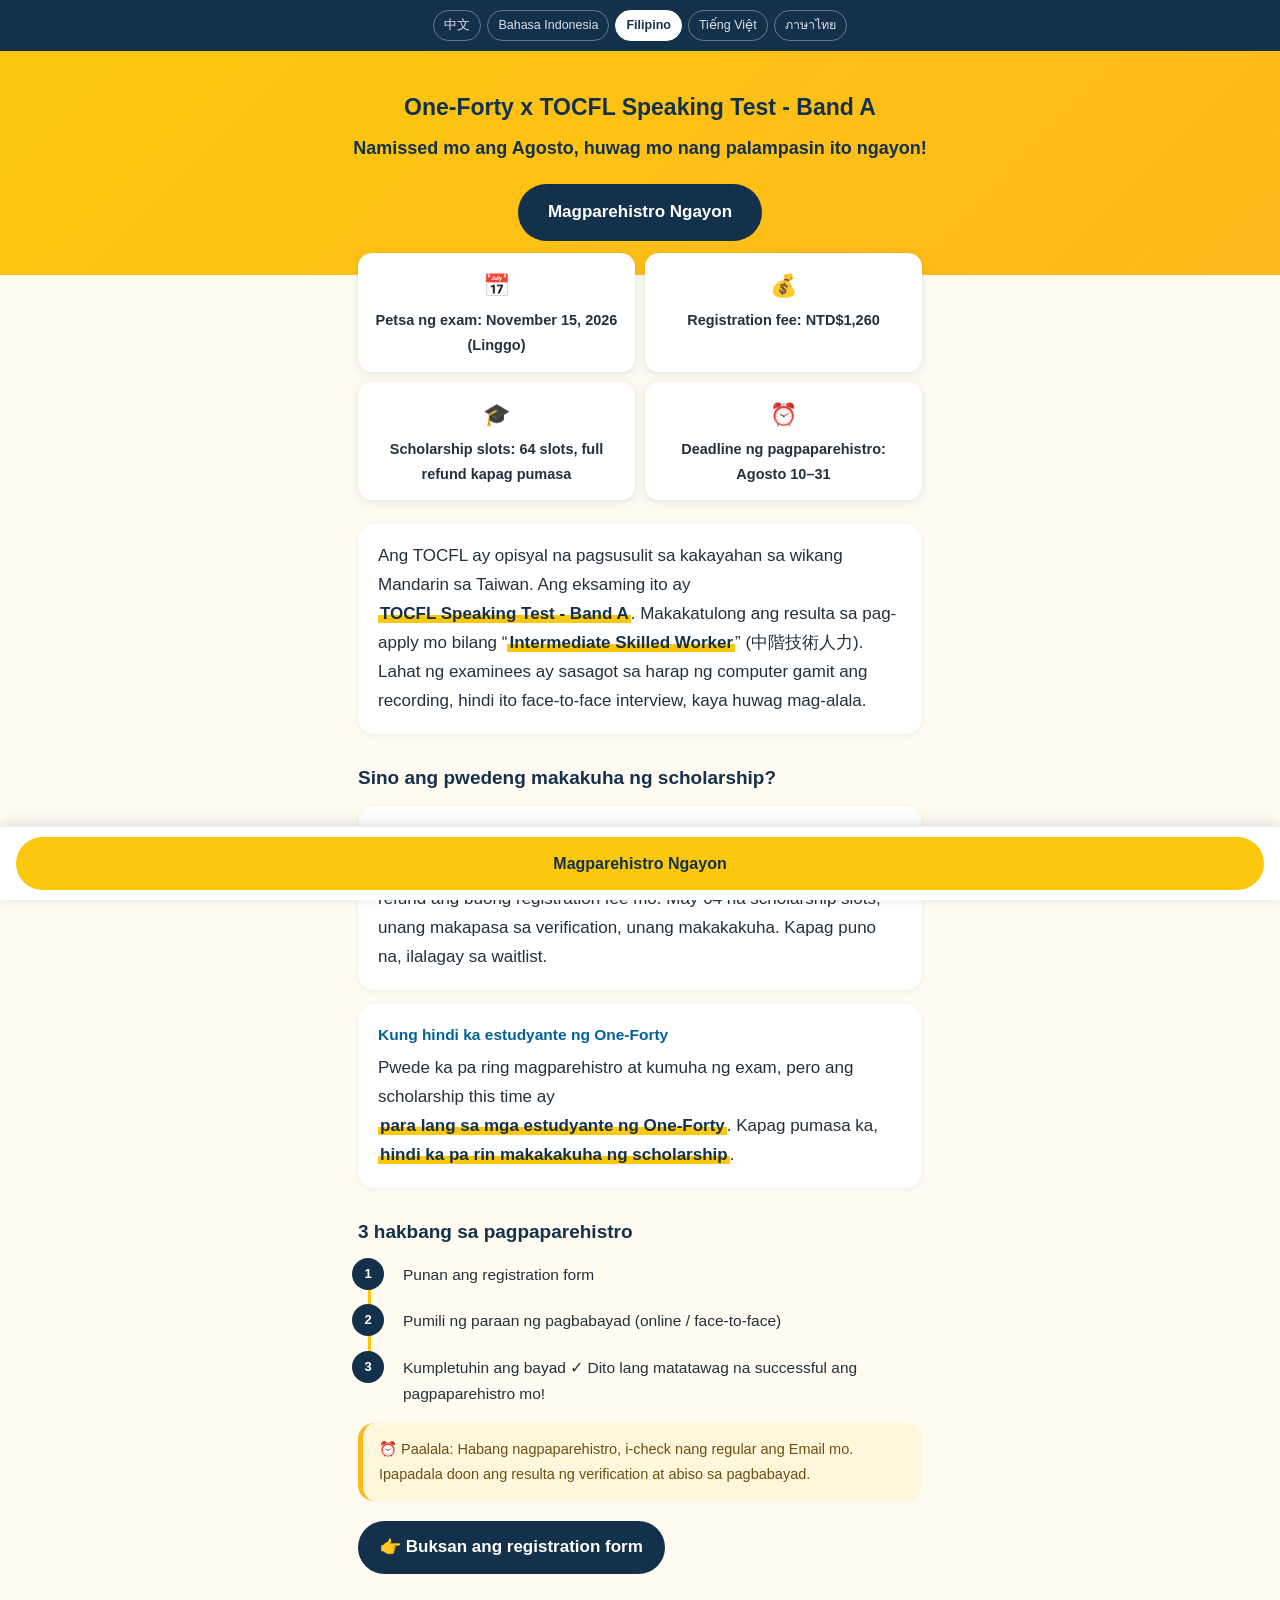
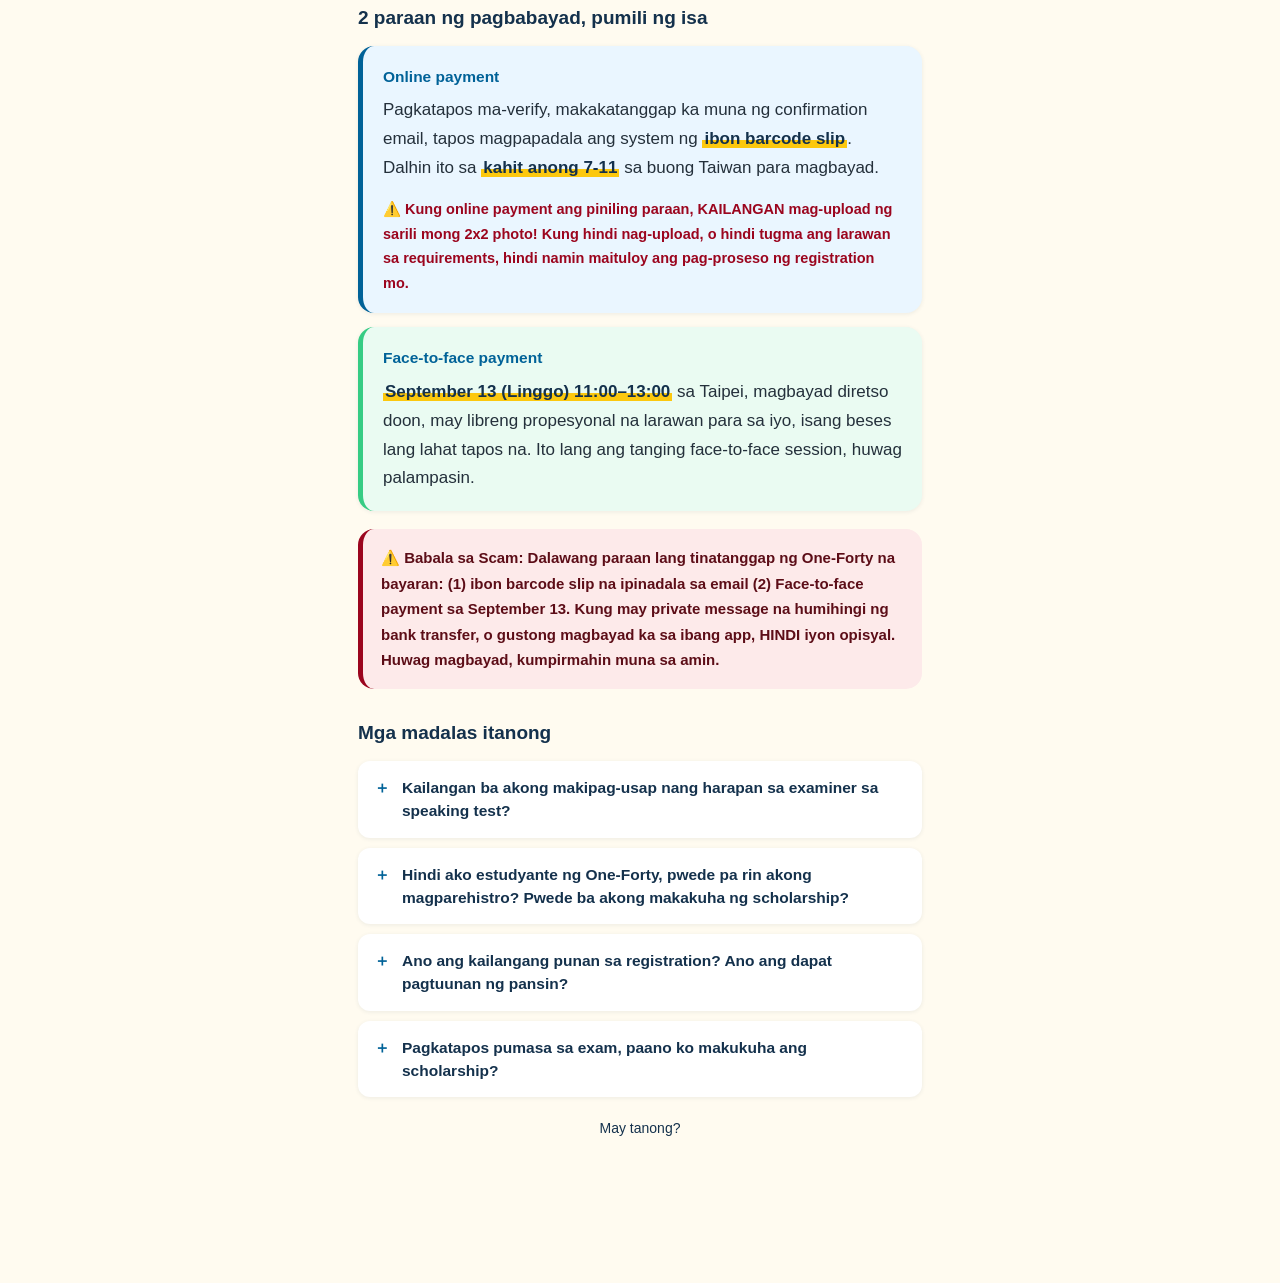
==== index-fil.html @ 92e26902 "Add files via upload" ====
<!DOCTYPE html>
<html lang="fil">
<head>
<meta charset="UTF-8">
<meta name="viewport" content="width=device-width, initial-scale=1">
<title>One-Forty x TOCFL Speaking Test - Band A</title>
<meta property="og:title" content="One-Forty x TOCFL Speaking Test - Band A">
<meta property="og:description" content="Namissed mo ang Agosto, huwag mo nang palampasin ito ngayon!">
<link rel="stylesheet" href="style.css">
</head>
<body>
<div class="lang-row">
    <a href="index-zh.html">中文</a>
    <a href="index-id.html">Bahasa Indonesia</a>
    <a href="index-fil.html" class="active">Filipino</a>
    <a href="index-vi.html">Tiếng Việt</a>
    <a href="index-th.html">ภาษาไทย</a>
</div>

<div class="hero">
  <h1>One-Forty x TOCFL Speaking Test - Band A</h1>
  <p class="tagline">Namissed mo ang Agosto, huwag mo nang palampasin ito ngayon!</p>
  <a class="btn" href="https://forms.gle/hjFZpdzyFmYTk7HM6" target="_blank" rel="noopener">Magparehistro Ngayon</a>
</div>
<main>

<div class="stats">
  <div class="stat"><span class="emoji">📅</span>Petsa ng exam: November 15, 2026 (Linggo)</div>
  <div class="stat"><span class="emoji">💰</span>Registration fee: NTD$1,260</div>
  <div class="stat"><span class="emoji">🎓</span>Scholarship slots: 64 slots, full refund kapag pumasa</div>
  <div class="stat"><span class="emoji">⏰</span>Deadline ng pagpaparehistro: Agosto 10–31</div>
</div>


<div class="card">
<p>Ang TOCFL ay opisyal na pagsusulit sa kakayahan sa wikang Mandarin sa Taiwan. Ang eksaming ito ay <span class="hl">TOCFL Speaking Test - Band A</span>. Makakatulong ang resulta sa pag-apply mo bilang “<span class="hl">Intermediate Skilled Worker</span>” (中階技術人力). Lahat ng examinees ay sasagot sa harap ng computer gamit ang recording, hindi ito face-to-face interview, kaya huwag mag-alala.</p>
</div>



<h2>Sino ang pwedeng makakuha ng scholarship?</h2>
<div class="card">
<h3>Kung ikaw ay kasalukuyan o dating estudyante ng One-Forty</h3>
<p>Kapag pumasa ka sa exam at nagpadala ng litrato + reflection, ire-refund ang buong registration fee mo. May 64 na scholarship slots, unang makapasa sa verification, unang makakakuha. Kapag puno na, ilalagay sa waitlist.</p>
</div>
<div class="card">
<h3>Kung hindi ka estudyante ng One-Forty</h3>
<p>Pwede ka pa ring magparehistro at kumuha ng exam, pero ang scholarship this time ay <span class="hl">para lang sa mga estudyante ng One-Forty</span>. Kapag pumasa ka, <span class="hl">hindi ka pa rin makakakuha ng scholarship</span>.</p>
</div>

<h2>3 hakbang sa pagpaparehistro</h2>
<ol class="timeline">
  <li data-step="1">Punan ang registration form</li>
  <li data-step="2">Pumili ng paraan ng pagbabayad (online / face-to-face)</li>
  <li data-step="3">Kumpletuhin ang bayad ✓ Dito lang matatawag na successful ang pagpaparehistro mo!</li>
</ol>
<div class="callout">⏰ Paalala: Habang nagpaparehistro, i-check nang regular ang Email mo. Ipapadala doon ang resulta ng verification at abiso sa pagbabayad.</div>
<p><a class="btn" href="https://forms.gle/hjFZpdzyFmYTk7HM6" target="_blank" rel="noopener">👉 Buksan ang registration form</a></p>

<h2>2 paraan ng pagbabayad, pumili ng isa</h2>
<div class="card pay-online">
<h3>Online payment</h3>
<p>Pagkatapos ma-verify, makakatanggap ka muna ng confirmation email, tapos magpapadala ang system ng <span class="hl">ibon barcode slip</span>. Dalhin ito sa <span class="hl">kahit anong 7-11</span> sa buong Taiwan para magbayad.</p>
<p class="note">⚠️ Kung online payment ang piniling paraan, KAILANGAN mag-upload ng sarili mong 2x2 photo! Kung hindi nag-upload, o hindi tugma ang larawan sa requirements, hindi namin maituloy ang pag-proseso ng registration mo.</p>
</div>
<div class="card pay-onsite">
<h3>Face-to-face payment</h3>
<p><span class="hl">September 13 (Linggo) 11:00–13:00</span> sa Taipei, magbayad diretso doon, may libreng propesyonal na larawan para sa iyo, isang beses lang lahat tapos na. Ito lang ang tanging face-to-face session, huwag palampasin.</p>
</div>

<div class="warning">⚠️ Babala sa Scam: Dalawang paraan lang tinatanggap ng One-Forty na bayaran: (1) ibon barcode slip na ipinadala sa email (2) Face-to-face payment sa September 13. Kung may private message na humihingi ng bank transfer, o gustong magbayad ka sa ibang app, HINDI iyon opisyal. Huwag magbayad, kumpirmahin muna sa amin.</div>

<h2>Mga madalas itanong</h2>
<details class="faq"><summary>Kailangan ba akong makipag-usap nang harapan sa examiner sa speaking test?</summary><p>Hindi, tulad din ng listening test, lahat ng examinees ay sasagot sa harap ng computer gamit ang recording. Hindi ito interview, kaya huwag mag-alala.</p></details>
<details class="faq"><summary>Hindi ako estudyante ng One-Forty, pwede pa rin akong magparehistro? Pwede ba akong makakuha ng scholarship?</summary><p>Pwede kang magparehistro! Bukas ang exam na ito para sa lahat ng kaibigang migrant workers sa buong Taiwan. Pero ang scholarship ay para lang sa kasalukuyan o dating estudyante ng One-Forty.</p></details>
<details class="faq"><summary>Ano ang kailangang punan sa registration? Ano ang dapat pagtuunan ng pansin?</summary><p>Ang pangalan at petsa ng kapanganakan mo ay dapat KAPAREHONG-KAPAREHO ng nasa passport/ARC mo! Kapag mali ang isinulat, hindi ka makakakuha ng exam.</p></details>
<details class="faq"><summary>Pagkatapos pumasa sa exam, paano ko makukuha ang scholarship?</summary><p>Punan ang scholarship application form (kasama ang litrato at reflection tungkol sa exam). Pagkatapos ma-confirm ang qualification, ilalabas ang pera sa Enero ng susunod na taon.</p></details>

<footer class="site-footer">
<p>May tanong?</p>

</footer>
</main>

<div class="sticky-cta">
  <a href="https://forms.gle/hjFZpdzyFmYTk7HM6" target="_blank" rel="noopener">Magparehistro Ngayon</a>
</div>
</body>
</html>
---- style.css ----
:root {
  --of-inspiring: #FCC80E;
  --of-reflection: #14314C;
  --of-empathy: #9B051E;
  --of-diversity: #006298;
  --of-enthusiasm: #FFB81C;
  --of-flexibility: #36CC84;
  --bg: #FFFBF0;
  --text: #24303B;
  --card-bg: #FFFFFF;
  --radius: 16px;
}
* { box-sizing: border-box; }
html { scroll-behavior: smooth; }
body {
  margin: 0;
  font-family: -apple-system, BlinkMacSystemFont, "Noto Sans TC", "Noto Sans", "PingFang TC", "Microsoft JhengHei", sans-serif;
  background: var(--bg);
  color: var(--text);
  line-height: 1.7;
  font-size: 17px;
  padding-bottom: 78px; /* room for sticky CTA */
}
a { color: var(--of-diversity); }
.lang-row {
  display: flex;
  gap: 6px;
  flex-wrap: wrap;
  justify-content: center;
  padding: 10px 14px;
  background: var(--of-reflection);
}
.lang-row a, .lang-row span {
  font-size: 12.5px;
  padding: 4px 10px;
  border-radius: 999px;
  text-decoration: none;
  border: 1px solid rgba(255,255,255,.35);
  color: rgba(255,255,255,.85);
}
.lang-row .active {
  background: #fff;
  color: var(--of-reflection);
  font-weight: 700;
  border-color: #fff;
}
main { max-width: 600px; margin: 0 auto; padding: 0 18px 30px; }

.hero {
  background: linear-gradient(135deg, var(--of-inspiring), var(--of-enthusiasm));
  color: var(--of-reflection);
  padding: 40px 22px 34px;
  text-align: center;
}
.hero h1 { margin: 0 0 10px; font-size: 23px; line-height: 1.4; }
.hero p.tagline { margin: 0 0 20px; font-size: 18px; font-weight: 700; }
.hero .btn { font-size: 17px; padding: 14px 30px; }

.stats {
  display: grid;
  grid-template-columns: 1fr 1fr;
  gap: 10px;
  margin: -22px 0 24px;
}
.stat {
  background: var(--card-bg);
  border-radius: 14px;
  padding: 14px 12px;
  text-align: center;
  box-shadow: 0 2px 10px rgba(20,49,76,.12);
  font-size: 14.5px;
  font-weight: 600;
}
.stat .emoji { font-size: 22px; display: block; margin-bottom: 4px; }
.stat .old-price { text-decoration: line-through; color: #9aa4ad; font-weight: 500; margin-right: 4px; }

h2 { font-size: 19px; color: var(--of-reflection); margin: 28px 0 12px; }
p { margin: 0 0 14px; }

.card {
  background: var(--card-bg);
  border-radius: var(--radius);
  padding: 18px 20px;
  margin-bottom: 14px;
  box-shadow: 0 1px 4px rgba(20,49,76,.08);
}
.card h3 { margin: 0 0 6px; font-size: 15.5px; color: var(--of-diversity); }
.card p:last-child { margin-bottom: 0; }

.hl {
  background: linear-gradient(180deg, transparent 58%, var(--of-inspiring) 58%);
  font-weight: 700;
  color: var(--of-reflection);
  padding: 0 2px;
  white-space: nowrap;
}

.card.pay-online { background: #EAF6FF; border-left: 5px solid var(--of-diversity); }
.card.pay-onsite { background: #EAFBF2; border-left: 5px solid var(--of-flexibility); }
.card .note {
  margin-top: 10px;
  margin-bottom: 0;
  font-weight: 700;
  color: var(--of-empathy);
  font-size: 14.5px;
}

.callout {
  border-radius: var(--radius);
  padding: 14px 16px;
  margin: 14px 0 20px;
  background: #FFF6DC;
  border-left: 5px solid var(--of-enthusiasm);
  font-size: 14.5px;
  color: #6b5010;
}

.step-link { font-weight: 700; text-decoration: underline; }

.photo-placeholder {
  border: 2px dashed #D3B396;
  border-radius: var(--radius);
  padding: 34px 16px;
  text-align: center;
  color: #8a7a68;
  font-size: 14px;
  margin-bottom: 14px;
  background: #FBF7F1;
}

.hl-grid {
  display: grid;
  grid-template-columns: 1fr 1fr;
  gap: 10px;
  margin-bottom: 14px;
}
.hl-card {
  background: var(--card-bg);
  border-radius: 14px;
  padding: 14px 12px;
  text-align: center;
  box-shadow: 0 1px 4px rgba(20,49,76,.08);
  font-size: 13.5px;
  font-weight: 600;
}
.hl-card p { margin: 0; }
.hl-emoji { font-size: 26px; display: block; margin-bottom: 6px; }
.hl-value {
  display: inline-block;
  margin-top: 8px;
  background: var(--of-inspiring);
  color: var(--of-reflection);
  font-size: 12px;
  font-weight: 800;
  padding: 3px 10px;
  border-radius: 999px;
}
.hl-total {
  background: #fff;
  border: 2px solid var(--of-inspiring);
  border-radius: var(--radius);
  padding: 18px;
  text-align: center;
  margin-bottom: 8px;
}
.hl-total .ht-label { display: block; color: var(--of-reflection); font-size: 14px; font-weight: 600; margin-bottom: 4px; }
.hl-total .ht-number { display: block; color: var(--of-empathy); font-size: 34px; font-weight: 800; line-height: 1.1; }

.impact-grid {
  background: var(--of-reflection);
  border-radius: var(--radius);
  padding: 22px 16px;
  margin-bottom: 8px;
  display: grid;
  grid-template-columns: 1fr 1fr;
  gap: 6px;
}
.impact-item { text-align: center; }
.impact-number {
  display: block;
  color: var(--of-inspiring);
  font-size: 40px;
  font-weight: 800;
  line-height: 1.1;
}
.impact-label {
  display: block;
  color: #fff;
  font-size: 13px;
  font-weight: 600;
  margin-top: 4px;
}

.value-list {
  background: var(--card-bg);
  border-radius: var(--radius);
  padding: 16px 20px;
  margin-bottom: 10px;
  box-shadow: 0 1px 4px rgba(20,49,76,.08);
}
.value-row {
  display: flex;
  justify-content: space-between;
  align-items: center;
  padding: 9px 0;
  border-bottom: 1px dashed #eee;
  font-size: 14.5px;
}
.value-row:last-child { border-bottom: none; }
.value-row .vname { font-weight: 600; }
.value-row .vprice { font-weight: 700; color: var(--of-diversity); white-space: nowrap; margin-left: 10px; }
.value-total {
  background: var(--of-reflection);
  border-radius: var(--radius);
  padding: 22px;
  text-align: center;
  margin-bottom: 8px;
}
.value-total .vt-label { display: block; color: #fff; font-size: 14px; font-weight: 600; margin-bottom: 4px; }
.value-total .vt-number { display: block; color: var(--of-inspiring); font-size: 40px; font-weight: 800; line-height: 1.1; }

.warning .warning-title { margin: 0 0 8px; font-size: 15.5px; }
.warning ul { margin: 0 0 8px; padding-left: 20px; }
.warning ul li { margin-bottom: 4px; font-weight: 700; }
.warning .warning-foot { margin: 0; font-weight: 600; font-size: 14px; }

.journey-scroll {
  display: flex;
  gap: 10px;
  overflow-x: auto;
  padding: 4px 2px 16px;
  margin-bottom: 4px;
  scroll-snap-type: x mandatory;
  -webkit-overflow-scrolling: touch;
}
.journey-item {
  flex: 0 0 auto;
  width: 122px;
  scroll-snap-align: start;
  background: var(--card-bg);
  border-radius: 14px;
  padding: 14px 10px;
  box-shadow: 0 1px 4px rgba(20,49,76,.08);
  text-align: center;
  border-top: 4px solid var(--of-inspiring);
}
.journey-item .je { font-size: 24px; display: block; margin-bottom: 6px; }
.journey-item .jd { font-size: 12px; font-weight: 700; color: var(--of-diversity); margin-bottom: 4px; display: block; }
.journey-item .jt { font-size: 13px; font-weight: 700; color: var(--of-reflection); line-height: 1.4; display: block; }

.scroll-hint {
  font-size: 13px;
  color: var(--of-diversity);
  font-weight: 700;
  margin: -4px 0 8px;
}

.contact-row {
  display: flex;
  justify-content: center;
  margin-top: 12px;
}
.social-row {
  display: flex;
  gap: 10px;
  justify-content: center;
  align-items: center;
  margin-top: 10px;
  flex-wrap: nowrap;
}
.contact-btn {
  display: inline-flex;
  align-items: center;
  gap: 6px;
  background: var(--of-reflection);
  color: #fff !important;
  text-decoration: none;
  padding: 10px 18px;
  border-radius: 999px;
  font-weight: 700;
  font-size: 14px;
}
.social-icon {
  display: flex;
  align-items: center;
  justify-content: center;
  width: 46px;
  height: 46px;
  border-radius: 50%;
  text-decoration: none;
}
.social-icon svg { width: 22px; height: 22px; }

.warning {
  border-radius: var(--radius);
  padding: 16px 18px;
  margin: 18px 0;
  background: #FDEAEA;
  border-left: 5px solid var(--of-empathy);
  color: #5c0d17;
  font-weight: 600;
  font-size: 15px;
}

.btn {
  display: inline-block;
  background: var(--of-reflection);
  color: #fff !important;
  text-decoration: none;
  padding: 12px 22px;
  border-radius: 999px;
  font-weight: 700;
  text-align: center;
}

.timeline { list-style: none; padding: 0; margin: 0 0 16px; }
.timeline li {
  position: relative;
  padding: 2px 0 18px 32px;
  border-left: 3px solid var(--of-inspiring);
  margin-left: 10px;
  font-size: 15.5px;
}
.timeline li:last-child { border-left-color: transparent; padding-bottom: 0; }
.timeline li::before {
  content: attr(data-step);
  position: absolute;
  left: -19px;
  top: -2px;
  width: 32px;
  height: 32px;
  border-radius: 50%;
  background: var(--of-reflection);
  color: #fff;
  font-weight: 700;
  font-size: 13px;
  display: flex;
  align-items: center;
  justify-content: center;
}

details.faq {
  background: var(--card-bg);
  border-radius: 12px;
  margin-bottom: 10px;
  padding: 2px 16px;
  box-shadow: 0 1px 4px rgba(20,49,76,.08);
}
details.faq summary {
  cursor: pointer;
  font-weight: 700;
  padding: 13px 0;
  color: var(--of-reflection);
  list-style: none;
  font-size: 15.5px;
  display: flex;
  align-items: flex-start;
  gap: 10px;
  line-height: 1.5;
}
details.faq summary::-webkit-details-marker { display: none; }
details.faq summary::before {
  content: "＋";
  color: var(--of-diversity);
  flex-shrink: 0;
  width: 18px;
}
details.faq[open] summary::before { content: "－"; }
details.faq p { padding-bottom: 13px; padding-left: 28px; font-size: 15px; }

footer.site-footer {
  text-align: center;
  padding: 10px 20px 20px;
  font-size: 14px;
  color: var(--of-reflection);
}
footer.site-footer a { color: var(--of-empathy); font-weight: 600; }

.sticky-cta {
  position: fixed;
  left: 0; right: 0; bottom: 0;
  background: #fff;
  border-top: 1px solid #eee;
  padding: 10px 16px;
  box-shadow: 0 -2px 12px rgba(20,49,76,.15);
  z-index: 100;
}
.sticky-cta a {
  display: block;
  background: var(--of-inspiring);
  color: var(--of-reflection) !important;
  text-align: center;
  padding: 13px;
  border-radius: 999px;
  font-weight: 700;
  text-decoration: none;
  font-size: 16px;
}

@media (max-width: 380px) {
  .hero h1 { font-size: 20px; }
  .stat { font-size: 13.5px; }
}
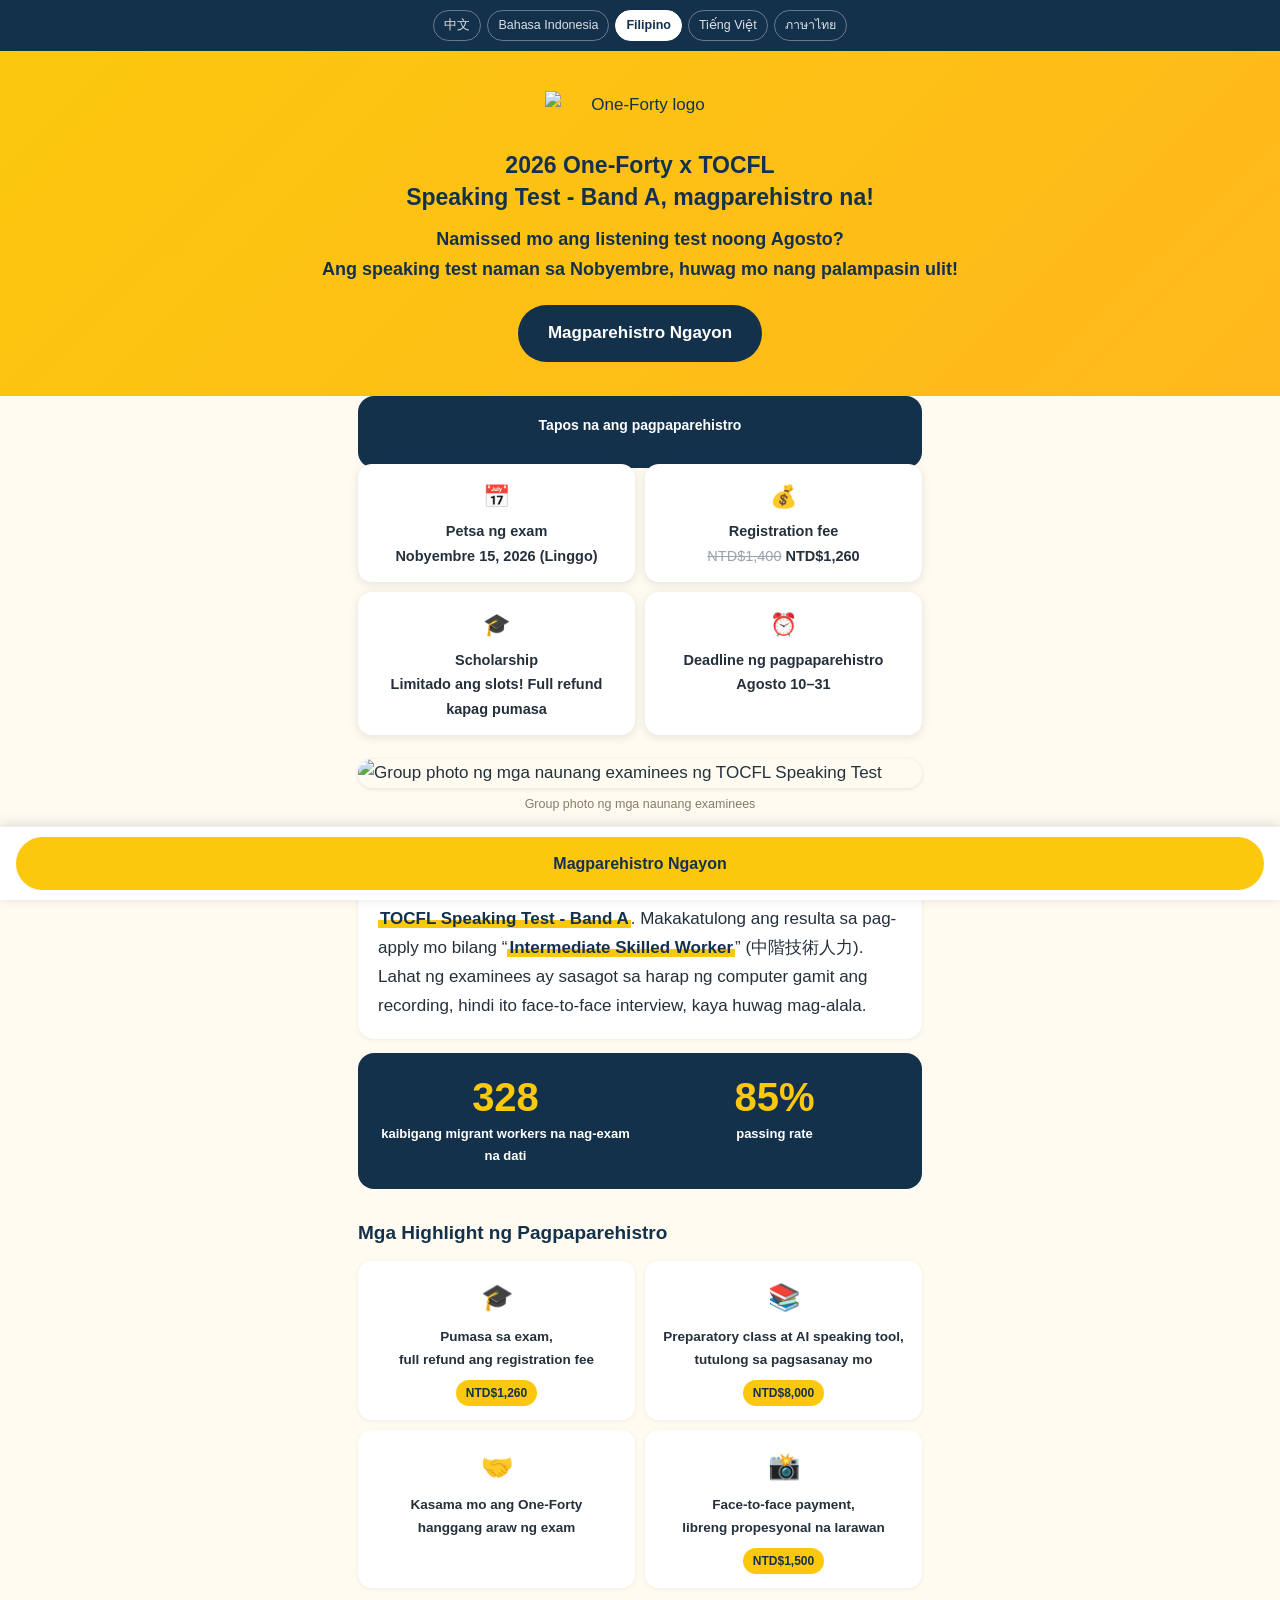
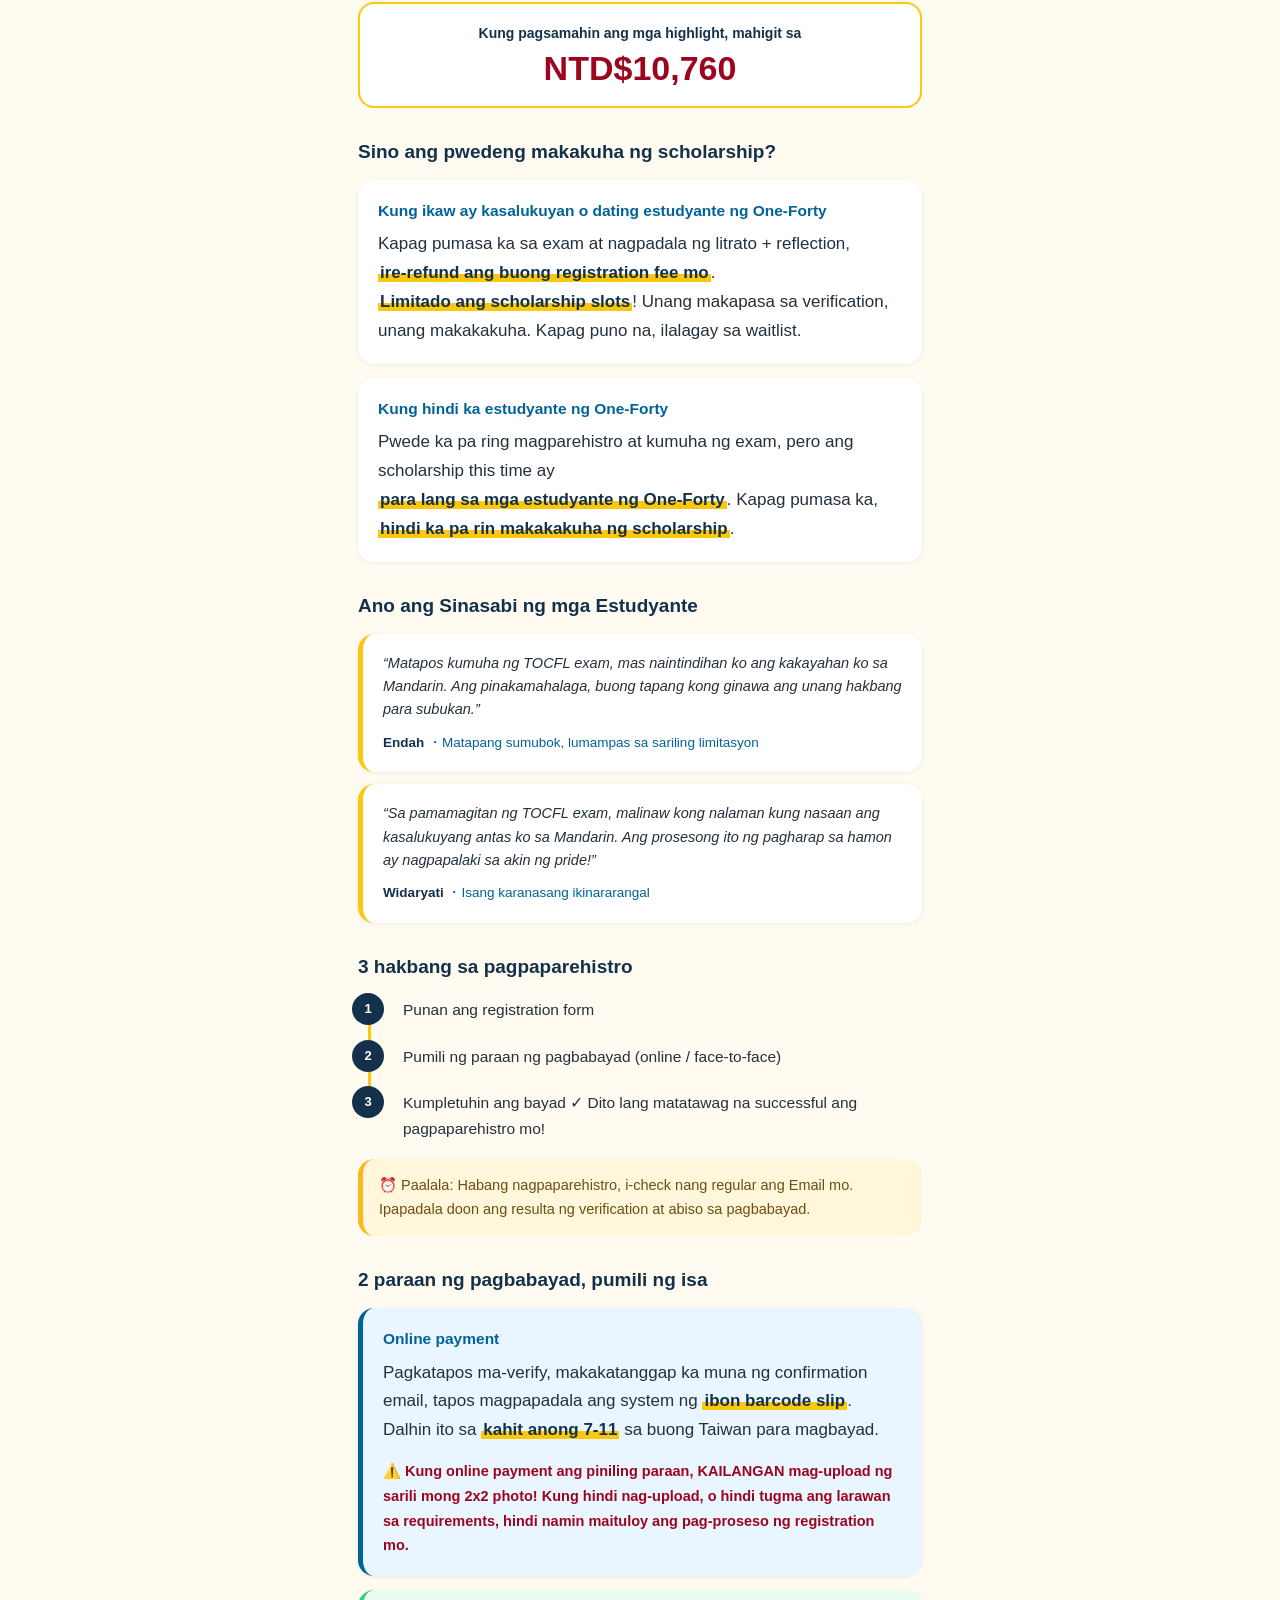
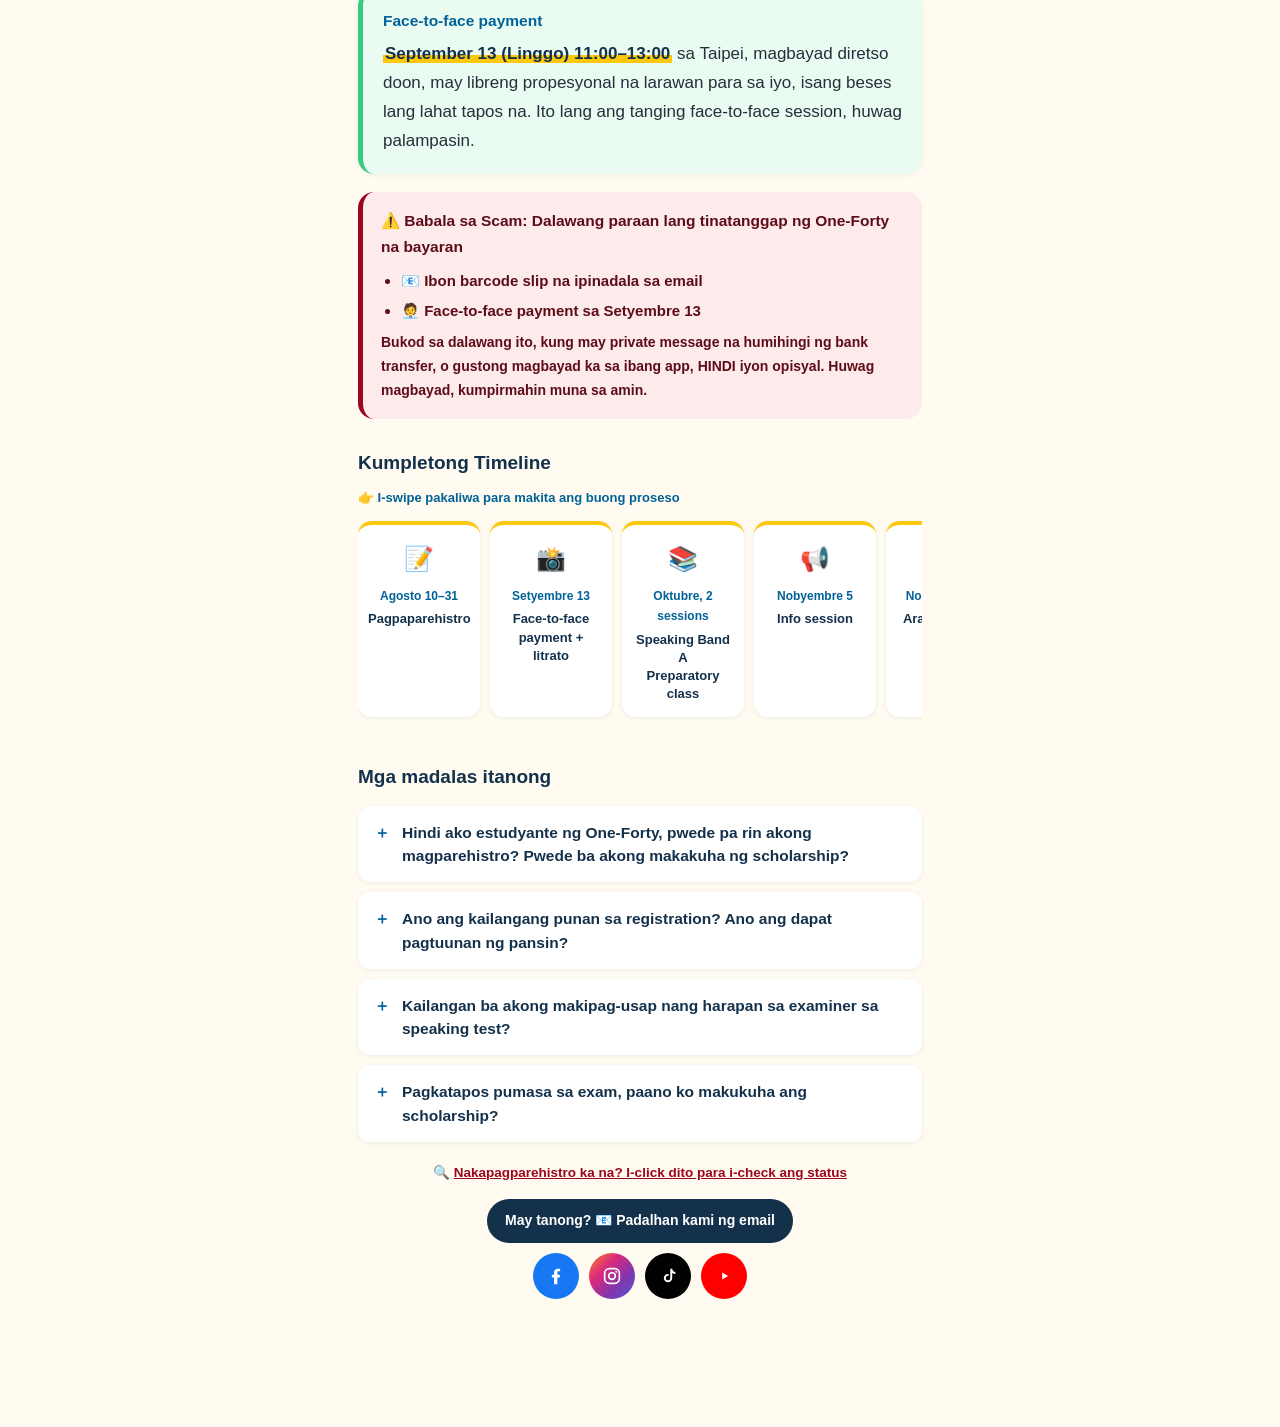
==== commit 0c348e10: "Add files via upload" ====
--- a/index-fil.html
+++ b/index-fil.html
@@ -5,7 +5,7 @@
 <meta name="viewport" content="width=device-width, initial-scale=1">
 <title>One-Forty x TOCFL Speaking Test - Band A</title>
 <meta property="og:title" content="One-Forty x TOCFL Speaking Test - Band A">
-<meta property="og:description" content="Namissed mo ang Agosto, huwag mo nang palampasin ito ngayon!">
+<meta property="og:description" content="Namissed mo ang listening test noong Agosto?<br>Ang speaking test naman sa Nobyembre, huwag mo nang palampasin ulit!">
 <link rel="stylesheet" href="style.css">
 </head>
 <body>
@@ -18,34 +18,73 @@
 </div>
 
 <div class="hero">
-  <h1>One-Forty x TOCFL Speaking Test - Band A</h1>
-  <p class="tagline">Namissed mo ang Agosto, huwag mo nang palampasin ito ngayon!</p>
-  <a class="btn" href="https://forms.gle/hjFZpdzyFmYTk7HM6" target="_blank" rel="noopener">Magparehistro Ngayon</a>
+  <img class="hero-logo" src="assets/logo.png" alt="One-Forty logo">
+  <h1>2026 One-Forty x TOCFL<br>Speaking Test - Band A, magparehistro na!</h1>
+  <p class="tagline">Namissed mo ang listening test noong Agosto?<br>Ang speaking test naman sa Nobyembre, huwag mo nang palampasin ulit!</p>
+  <a class="btn" href="https://forms.gle/pijnMjVKREGASxph7" target="_blank" rel="noopener">Magparehistro Ngayon</a>
 </div>
 <main>
 
-<div class="stats">
-  <div class="stat"><span class="emoji">📅</span>Petsa ng exam: November 15, 2026 (Linggo)</div>
-  <div class="stat"><span class="emoji">💰</span>Registration fee: NTD$1,260</div>
-  <div class="stat"><span class="emoji">🎓</span>Scholarship slots: 64 slots, full refund kapag pumasa</div>
-  <div class="stat"><span class="emoji">⏰</span>Deadline ng pagpaparehistro: Agosto 10–31</div>
+<div id="countdown-box" class="countdown" data-ended-label="Tapos na ang pagpaparehistro">
+  <span class="countdown-label">Countdown hanggang deadline ng pagpaparehistro</span>
+  <div class="countdown-grid">
+    <div class="countdown-item"><span class="countdown-num" id="cd-days">0</span><span class="countdown-unit">Araw</span></div>
+    <div class="countdown-item"><span class="countdown-num" id="cd-hours">00</span><span class="countdown-unit">Oras</span></div>
+    <div class="countdown-item"><span class="countdown-num" id="cd-mins">00</span><span class="countdown-unit">Minuto</span></div>
+    <div class="countdown-item"><span class="countdown-num" id="cd-secs">00</span><span class="countdown-unit">Segundo</span></div>
+  </div>
 </div>
 
+
+<div class="stats">
+  <div class="stat"><span class="emoji">📅</span>Petsa ng exam<br>Nobyembre 15, 2026 (Linggo)</div>
+  <div class="stat"><span class="emoji">💰</span>Registration fee<br><span class="old-price">NTD$1,400</span>NTD$1,260</div>
+  <div class="stat"><span class="emoji">🎓</span>Scholarship<br>Limitado ang slots! Full refund kapag pumasa</div>
+  <div class="stat"><span class="emoji">⏰</span>Deadline ng pagpaparehistro<br>Agosto 10–31</div>
+</div>
+
+
+<img class="hero-photo" src="assets/group-photo.png" alt="Group photo ng mga naunang examinees ng TOCFL Speaking Test">
+<p class="hero-photo-caption">Group photo ng mga naunang examinees</p>
 
 <div class="card">
 <p>Ang TOCFL ay opisyal na pagsusulit sa kakayahan sa wikang Mandarin sa Taiwan. Ang eksaming ito ay <span class="hl">TOCFL Speaking Test - Band A</span>. Makakatulong ang resulta sa pag-apply mo bilang “<span class="hl">Intermediate Skilled Worker</span>” (中階技術人力). Lahat ng examinees ay sasagot sa harap ng computer gamit ang recording, hindi ito face-to-face interview, kaya huwag mag-alala.</p>
 </div>
 
+<div class="impact-grid"><div class="impact-item"><span class="impact-number">328</span><span class="impact-label">kaibigang migrant workers na nag-exam na dati</span></div>
+<div class="impact-item"><span class="impact-number">85%</span><span class="impact-label">passing rate</span></div></div>
+
+
+
+<h2>Mga Highlight ng Pagpaparehistro</h2>
+<div class="hl-grid">
+<div class="hl-card"><span class="hl-emoji">🎓</span><p>Pumasa sa exam,<br>full refund ang registration fee</p><span class="hl-value">NTD$1,260</span></div>
+<div class="hl-card"><span class="hl-emoji">📚</span><p>Preparatory class at AI speaking tool,<br>tutulong sa pagsasanay mo</p><span class="hl-value">NTD$8,000</span></div>
+<div class="hl-card"><span class="hl-emoji">🤝</span><p>Kasama mo ang One-Forty<br>hanggang araw ng exam</p></div>
+<div class="hl-card"><span class="hl-emoji">📸</span><p>Face-to-face payment,<br>libreng propesyonal na larawan</p><span class="hl-value">NTD$1,500</span></div>
+</div>
+
+
+<div class="hl-total">
+  <span class="ht-label">Kung pagsamahin ang mga highlight, mahigit sa</span>
+  <span class="ht-number">NTD$10,760</span>
+</div>
 
 
 <h2>Sino ang pwedeng makakuha ng scholarship?</h2>
 <div class="card">
 <h3>Kung ikaw ay kasalukuyan o dating estudyante ng One-Forty</h3>
-<p>Kapag pumasa ka sa exam at nagpadala ng litrato + reflection, ire-refund ang buong registration fee mo. May 64 na scholarship slots, unang makapasa sa verification, unang makakakuha. Kapag puno na, ilalagay sa waitlist.</p>
+<p>Kapag pumasa ka sa exam at nagpadala ng litrato + reflection, <span class="hl">ire-refund ang buong registration fee mo</span>. <span class="hl">Limitado ang scholarship slots</span>! Unang makapasa sa verification, unang makakakuha. Kapag puno na, ilalagay sa waitlist.</p>
 </div>
 <div class="card">
 <h3>Kung hindi ka estudyante ng One-Forty</h3>
 <p>Pwede ka pa ring magparehistro at kumuha ng exam, pero ang scholarship this time ay <span class="hl">para lang sa mga estudyante ng One-Forty</span>. Kapag pumasa ka, <span class="hl">hindi ka pa rin makakakuha ng scholarship</span>.</p>
+</div>
+
+<h2>Ano ang Sinasabi ng mga Estudyante</h2>
+<div class="testimonial-grid">
+<div class="testimonial-card"><p class="tq">Matapos kumuha ng TOCFL exam, mas naintindihan ko ang kakayahan ko sa Mandarin. Ang pinakamahalaga, buong tapang kong ginawa ang unang hakbang para subukan.</p><p class="tn">Endah <span>・Matapang sumubok, lumampas sa sariling limitasyon</span></p></div>
+<div class="testimonial-card"><p class="tq">Sa pamamagitan ng TOCFL exam, malinaw kong nalaman kung nasaan ang kasalukuyang antas ko sa Mandarin. Ang prosesong ito ng pagharap sa hamon ay nagpapalaki sa akin ng pride!</p><p class="tn">Widaryati <span>・Isang karanasang ikinararangal</span></p></div>
 </div>
 
 <h2>3 hakbang sa pagpaparehistro</h2>
@@ -55,7 +94,6 @@
   <li data-step="3">Kumpletuhin ang bayad ✓ Dito lang matatawag na successful ang pagpaparehistro mo!</li>
 </ol>
 <div class="callout">⏰ Paalala: Habang nagpaparehistro, i-check nang regular ang Email mo. Ipapadala doon ang resulta ng verification at abiso sa pagbabayad.</div>
-<p><a class="btn" href="https://forms.gle/hjFZpdzyFmYTk7HM6" target="_blank" rel="noopener">👉 Buksan ang registration form</a></p>
 
 <h2>2 paraan ng pagbabayad, pumili ng isa</h2>
 <div class="card pay-online">
@@ -68,22 +106,81 @@
 <p><span class="hl">September 13 (Linggo) 11:00–13:00</span> sa Taipei, magbayad diretso doon, may libreng propesyonal na larawan para sa iyo, isang beses lang lahat tapos na. Ito lang ang tanging face-to-face session, huwag palampasin.</p>
 </div>
 
-<div class="warning">⚠️ Babala sa Scam: Dalawang paraan lang tinatanggap ng One-Forty na bayaran: (1) ibon barcode slip na ipinadala sa email (2) Face-to-face payment sa September 13. Kung may private message na humihingi ng bank transfer, o gustong magbayad ka sa ibang app, HINDI iyon opisyal. Huwag magbayad, kumpirmahin muna sa amin.</div>
+
+<div class="warning">
+<p class="warning-title">⚠️ Babala sa Scam: Dalawang paraan lang tinatanggap ng One-Forty na bayaran</p>
+<ul><li>📧 Ibon barcode slip na ipinadala sa email</li>
+<li>🧑‍💼 Face-to-face payment sa Setyembre 13</li></ul>
+<p class="warning-foot">Bukod sa dalawang ito, kung may private message na humihingi ng bank transfer, o gustong magbayad ka sa ibang app, HINDI iyon opisyal. Huwag magbayad, kumpirmahin muna sa amin.</p>
+</div>
+
+
+<h2>Kumpletong Timeline</h2>
+<p class="scroll-hint">👉 I-swipe pakaliwa para makita ang buong proseso</p>
+<div class="journey-scroll">
+<div class="journey-item"><span class="je">📝</span><span class="jd">Agosto 10–31</span><span class="jt">Pagpaparehistro</span></div>
+<div class="journey-item"><span class="je">📸</span><span class="jd">Setyembre 13</span><span class="jt">Face-to-face payment + litrato</span></div>
+<div class="journey-item"><span class="je">📚</span><span class="jd">Oktubre, 2 sessions</span><span class="jt">Speaking Band A<br>Preparatory class</span></div>
+<div class="journey-item"><span class="je">📢</span><span class="jd">Nobyembre 5</span><span class="jt">Info session</span></div>
+<div class="journey-item"><span class="je">✍️</span><span class="jd">Nobyembre 15</span><span class="jt">Araw ng exam</span></div>
+<div class="journey-item"><span class="je">🎓</span><span class="jd">Pagkatapos ng resulta</span><span class="jt">Mag-apply ng scholarship</span></div>
+<div class="journey-item"><span class="je">💰</span><span class="jd">Enero ng susunod na taon</span><span class="jt">Ilalabas ang scholarship</span></div>
+</div>
 
 <h2>Mga madalas itanong</h2>
-<details class="faq"><summary>Kailangan ba akong makipag-usap nang harapan sa examiner sa speaking test?</summary><p>Hindi, tulad din ng listening test, lahat ng examinees ay sasagot sa harap ng computer gamit ang recording. Hindi ito interview, kaya huwag mag-alala.</p></details>
 <details class="faq"><summary>Hindi ako estudyante ng One-Forty, pwede pa rin akong magparehistro? Pwede ba akong makakuha ng scholarship?</summary><p>Pwede kang magparehistro! Bukas ang exam na ito para sa lahat ng kaibigang migrant workers sa buong Taiwan. Pero ang scholarship ay para lang sa kasalukuyan o dating estudyante ng One-Forty.</p></details>
 <details class="faq"><summary>Ano ang kailangang punan sa registration? Ano ang dapat pagtuunan ng pansin?</summary><p>Ang pangalan at petsa ng kapanganakan mo ay dapat KAPAREHONG-KAPAREHO ng nasa passport/ARC mo! Kapag mali ang isinulat, hindi ka makakakuha ng exam.</p></details>
+<details class="faq"><summary>Kailangan ba akong makipag-usap nang harapan sa examiner sa speaking test?</summary><p>Hindi, tulad din ng listening test, lahat ng examinees ay sasagot sa harap ng computer gamit ang recording. Hindi ito interview, kaya huwag mag-alala.</p></details>
 <details class="faq"><summary>Pagkatapos pumasa sa exam, paano ko makukuha ang scholarship?</summary><p>Punan ang scholarship application form (kasama ang litrato at reflection tungkol sa exam). Pagkatapos ma-confirm ang qualification, ilalabas ang pera sa Enero ng susunod na taon.</p></details>
 
 <footer class="site-footer">
-<p>May tanong?</p>
+<p class="query-link">🔍 <a href="https://bit.ly/TOCFL-Speaking-2026" target="_blank" rel="noopener">Nakapagparehistro ka na? I-click dito para i-check ang status</a></p>
+
+
+
+<div class="contact-row">
+  <a class="contact-btn" href="mailto:colin@one-forty.org">May tanong? 📧 Padalhan kami ng email</a>
+</div>
+
+<div class="social-row">
+<a class="social-icon" style="background:#1877F2" href="#" target="_blank" rel="noopener" aria-label="Facebook"><svg viewBox="0 0 24 24"><path fill="#fff" d="M13.5 21v-7.5H16l.4-3h-2.9V8.4c0-.87.24-1.46 1.49-1.46H16.5V4.3C16.2 4.26 15.19 4.17 14 4.17c-2.44 0-4.11 1.49-4.11 4.22v2.11H7.5v3H9.9V21h3.6z"/></svg></a>
+<a class="social-icon" style="background:linear-gradient(135deg,#F58529,#DD2A7B,#8134AF,#515BD4)" href="#" target="_blank" rel="noopener" aria-label="Instagram"><svg viewBox="0 0 24 24"><rect x="4" y="4" width="16" height="16" rx="5" fill="none" stroke="#fff" stroke-width="1.8"/><circle cx="12" cy="12" r="3.6" fill="none" stroke="#fff" stroke-width="1.8"/><circle cx="16.7" cy="7.3" r="1.1" fill="#fff"/></svg></a>
+<a class="social-icon" style="background:#010101" href="#" target="_blank" rel="noopener" aria-label="TikTok"><svg viewBox="0 0 24 24"><path fill="#fff" d="M14.5 4h2.1c.15 1.9 1.5 3.4 3.4 3.7v2.1c-1.25-.02-2.44-.42-3.4-1.1v5.6a4.6 4.6 0 1 1-4.6-4.6c.2 0 .4.01.6.04v2.14a2.46 2.46 0 1 0 1.9 2.4V4z"/></svg></a>
+<a class="social-icon" style="background:#FF0000" href="#" target="_blank" rel="noopener" aria-label="YouTube"><svg viewBox="0 0 24 24"><path fill="#fff" d="M10 8.3l6.4 3.7-6.4 3.7V8.3z"/></svg></a>
+</div>
 
 </footer>
 </main>
 
 <div class="sticky-cta">
-  <a href="https://forms.gle/hjFZpdzyFmYTk7HM6" target="_blank" rel="noopener">Magparehistro Ngayon</a>
+  <a href="https://forms.gle/pijnMjVKREGASxph7" target="_blank" rel="noopener">Magparehistro Ngayon</a>
 </div>
+<script>
+(function () {
+  var el = document.getElementById('countdown-box');
+  if (!el) return;
+  var target = new Date("2026-08-31T23:59:59+08:00").getTime();
+  function pad(n) { return String(n).padStart(2, '0'); }
+  function tick() {
+    var diff = target - new Date().getTime();
+    if (diff <= 0) {
+      var label = el.getAttribute('data-ended-label') || '';
+      el.innerHTML = '<span class="countdown-label"></span>';
+      el.querySelector('.countdown-label').textContent = label;
+      return;
+    }
+    var d = Math.floor(diff / 86400000);
+    var h = Math.floor((diff % 86400000) / 3600000);
+    var m = Math.floor((diff % 3600000) / 60000);
+    var s = Math.floor((diff % 60000) / 1000);
+    document.getElementById('cd-days').textContent = d;
+    document.getElementById('cd-hours').textContent = pad(h);
+    document.getElementById('cd-mins').textContent = pad(m);
+    document.getElementById('cd-secs').textContent = pad(s);
+  }
+  tick();
+  setInterval(tick, 1000);
+})();
+</script>
 </body>
 </html>
--- a/style.css
+++ b/style.css
@@ -56,6 +56,49 @@
 .hero h1 { margin: 0 0 10px; font-size: 23px; line-height: 1.4; }
 .hero p.tagline { margin: 0 0 20px; font-size: 18px; font-weight: 700; }
 .hero .btn { font-size: 17px; padding: 14px 30px; }
+.logo-placeholder {
+  width: 64px;
+  height: 64px;
+  margin: 0 auto 14px;
+  border: 2px dashed rgba(20,49,76,.35);
+  border-radius: 50%;
+  display: flex;
+  align-items: center;
+  justify-content: center;
+  font-size: 10.5px;
+  font-weight: 700;
+  color: var(--of-reflection);
+  background: rgba(255,255,255,.45);
+  line-height: 1.3;
+}
+.hero-logo { height: 44px; width: auto; max-width: 190px; margin: 0 auto 14px; display: block; object-fit: contain; }
+
+.countdown {
+  background: var(--of-reflection);
+  border-radius: var(--radius);
+  padding: 18px 12px;
+  margin-bottom: 18px;
+  text-align: center;
+}
+.countdown-label { color: #fff; font-size: 14px; font-weight: 700; margin-bottom: 12px; display: block; }
+.countdown-grid { display: flex; justify-content: center; gap: 8px; }
+.countdown-item { background: rgba(255,255,255,.1); border-radius: 10px; padding: 8px 4px; flex: 1; max-width: 70px; }
+.countdown-num { display: block; font-size: 26px; font-weight: 800; color: var(--of-inspiring); font-variant-numeric: tabular-nums; line-height: 1; }
+.countdown-unit { display: block; font-size: 10.5px; color: #fff; margin-top: 4px; }
+
+.testimonial-grid { display: grid; gap: 12px; margin-bottom: 14px; }
+.testimonial-card {
+  background: var(--card-bg);
+  border-radius: var(--radius);
+  padding: 18px 20px;
+  box-shadow: 0 1px 4px rgba(20,49,76,.08);
+  border-left: 5px solid var(--of-inspiring);
+}
+.testimonial-card .tq { font-size: 14.5px; font-style: italic; color: var(--text); margin: 0 0 10px; line-height: 1.6; }
+.testimonial-card .tq::before { content: "“"; }
+.testimonial-card .tq::after { content: "”"; }
+.testimonial-card .tn { font-size: 13.5px; font-weight: 700; color: var(--of-reflection); margin: 0; }
+.testimonial-card .tn span { font-weight: 500; color: var(--of-diversity); }
 
 .stats {
   display: grid;
@@ -127,6 +170,21 @@
   font-size: 14px;
   margin-bottom: 14px;
   background: #FBF7F1;
+}
+
+.hero-photo {
+  width: 100%;
+  height: auto;
+  display: block;
+  border-radius: var(--radius);
+  margin-bottom: 6px;
+  box-shadow: 0 1px 4px rgba(20,49,76,.12);
+}
+.hero-photo-caption {
+  text-align: center;
+  font-size: 12.5px;
+  color: #8a7a68;
+  margin: 0 0 14px;
 }
 
 .hl-grid {
@@ -280,6 +338,16 @@
   border-radius: 999px;
   font-weight: 700;
   font-size: 14px;
+}
+.query-link {
+  text-align: center;
+  font-size: 13.5px;
+  margin: 0 0 14px;
+}
+.query-link a {
+  color: var(--of-diversity);
+  font-weight: 600;
+  text-decoration: underline;
 }
 .social-icon {
   display: flex;
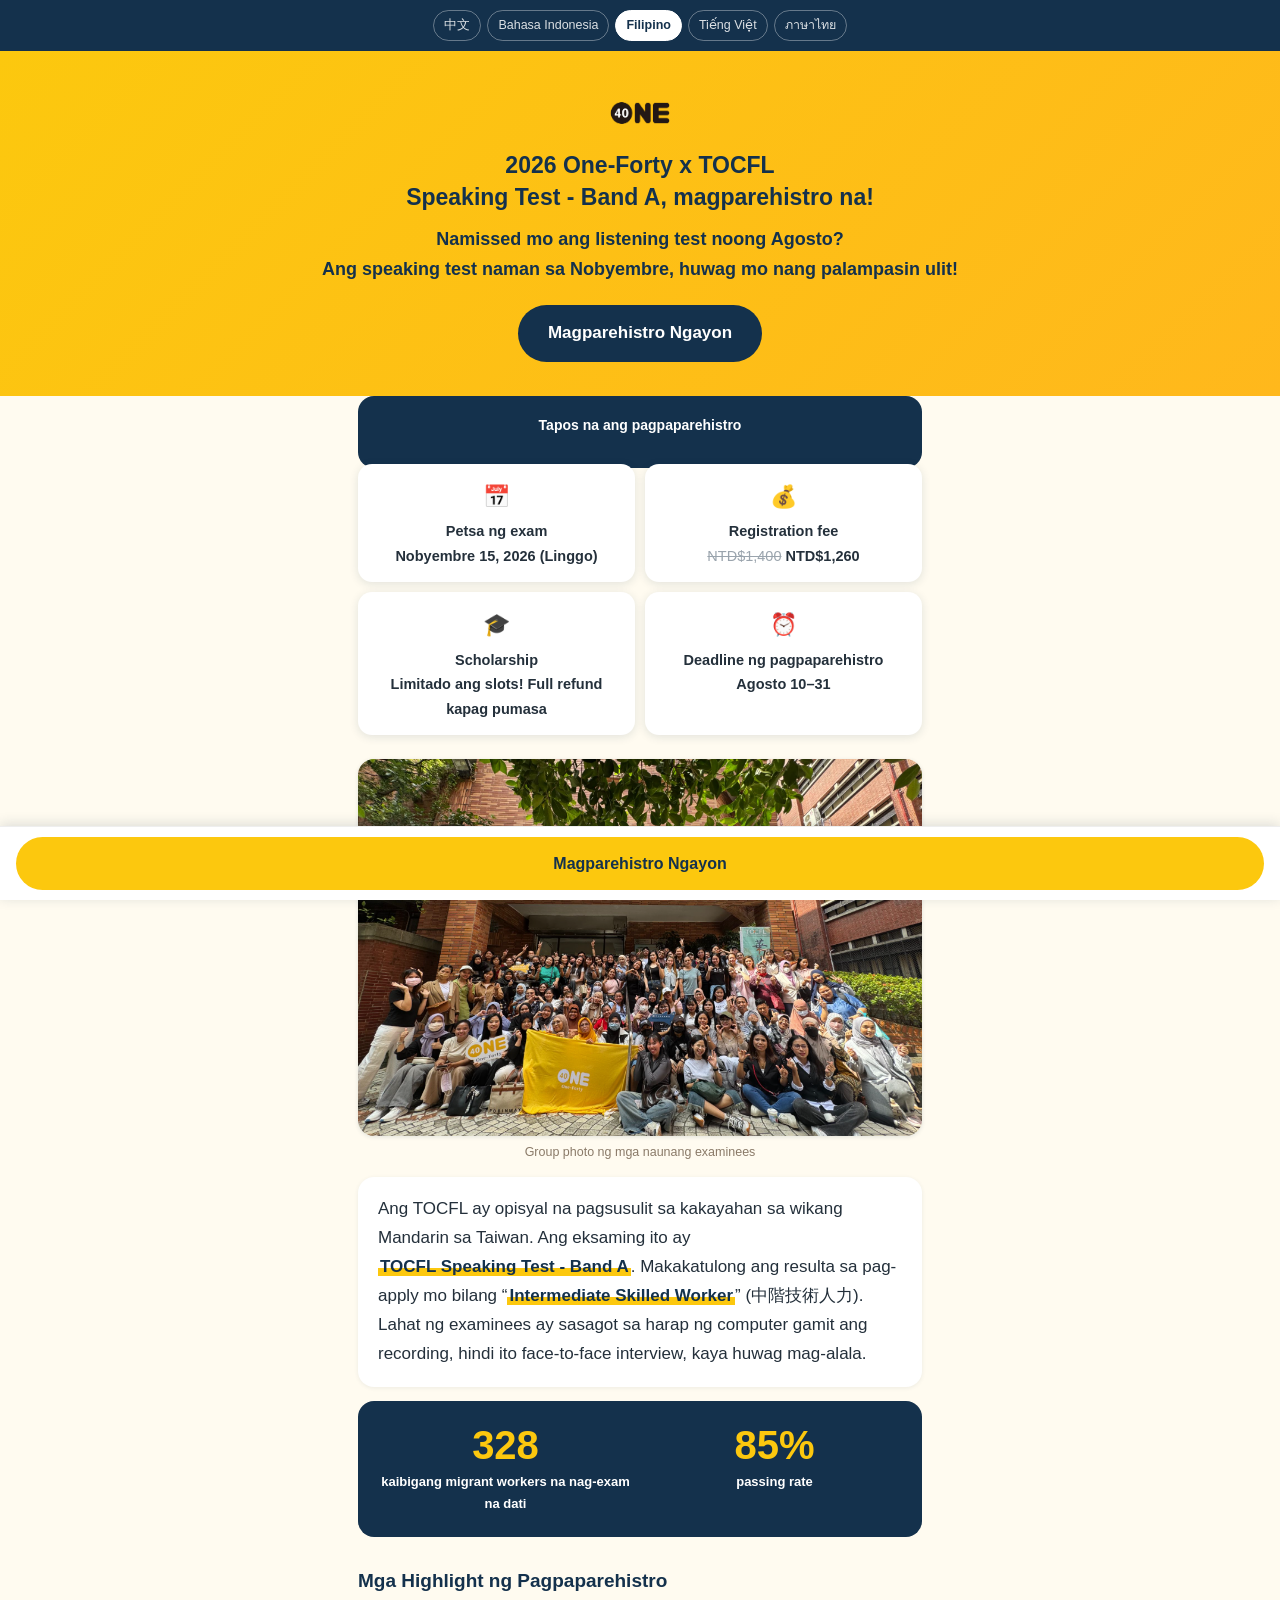
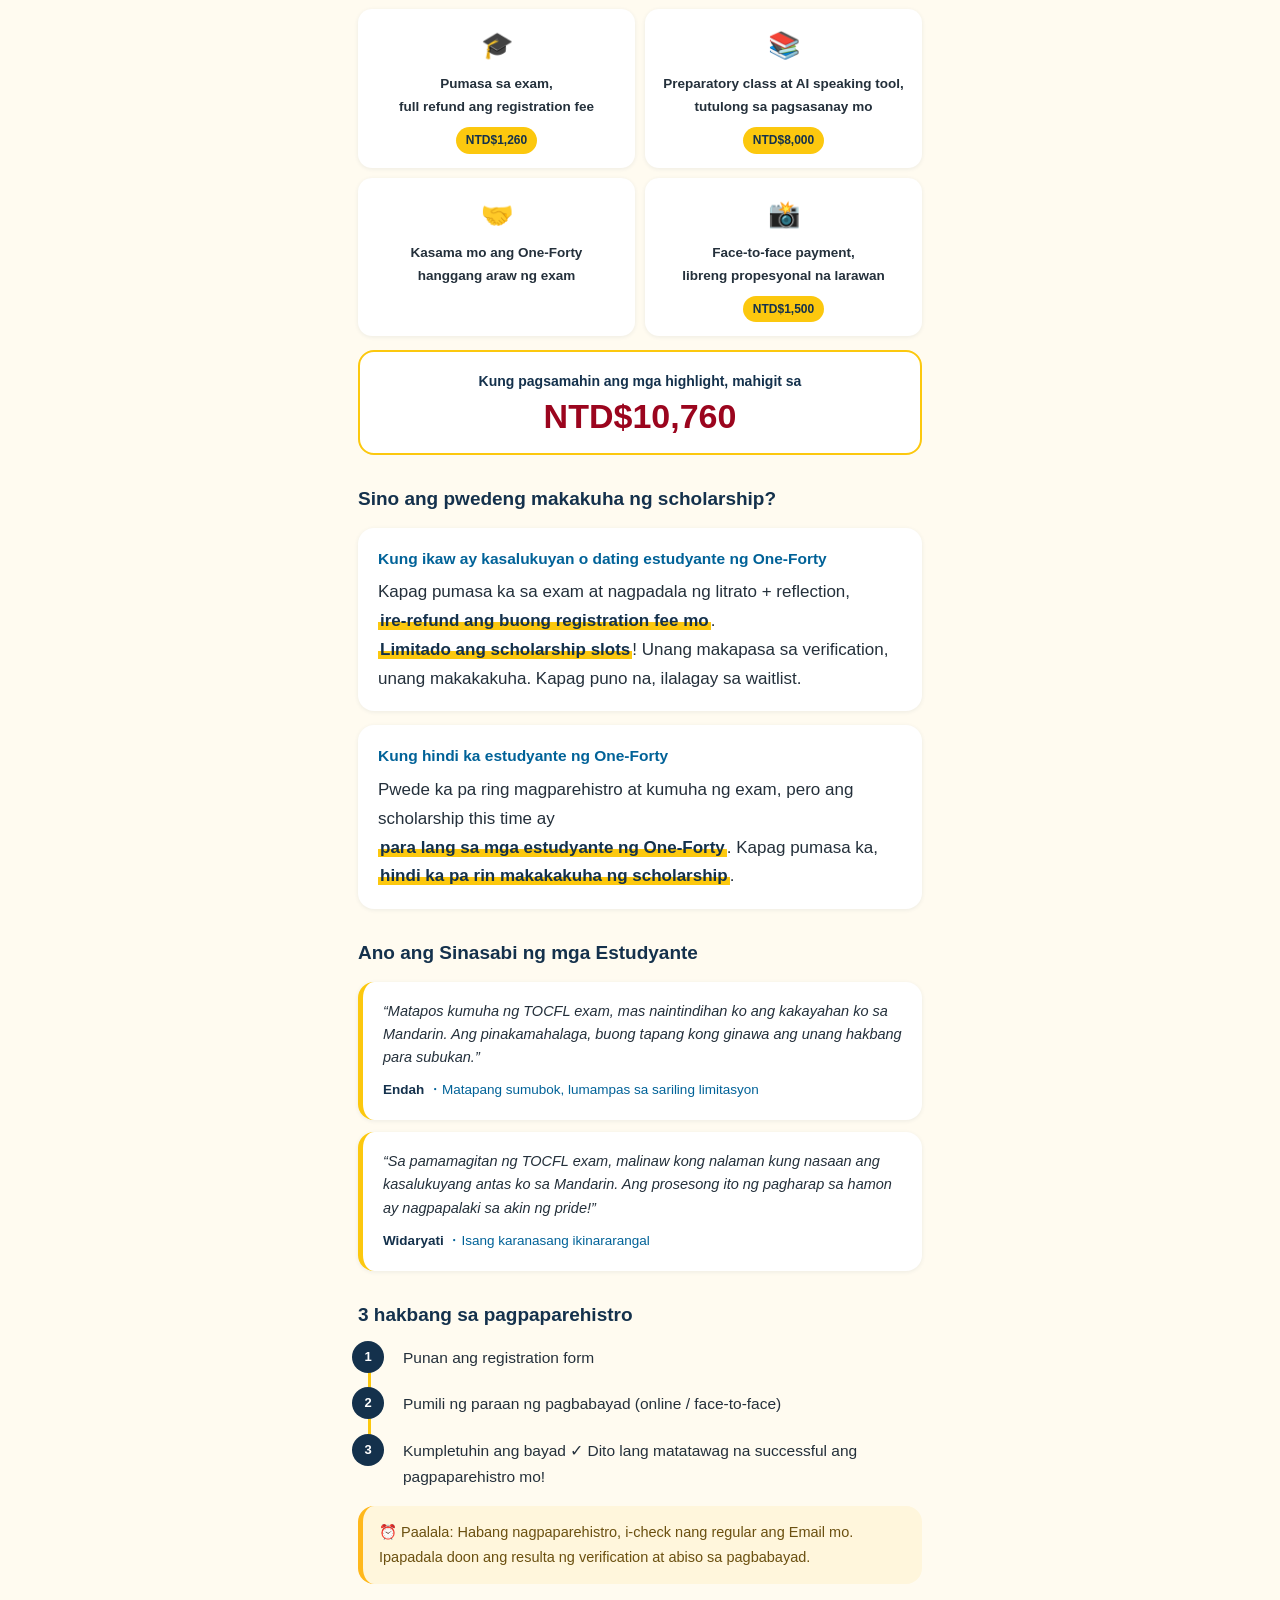
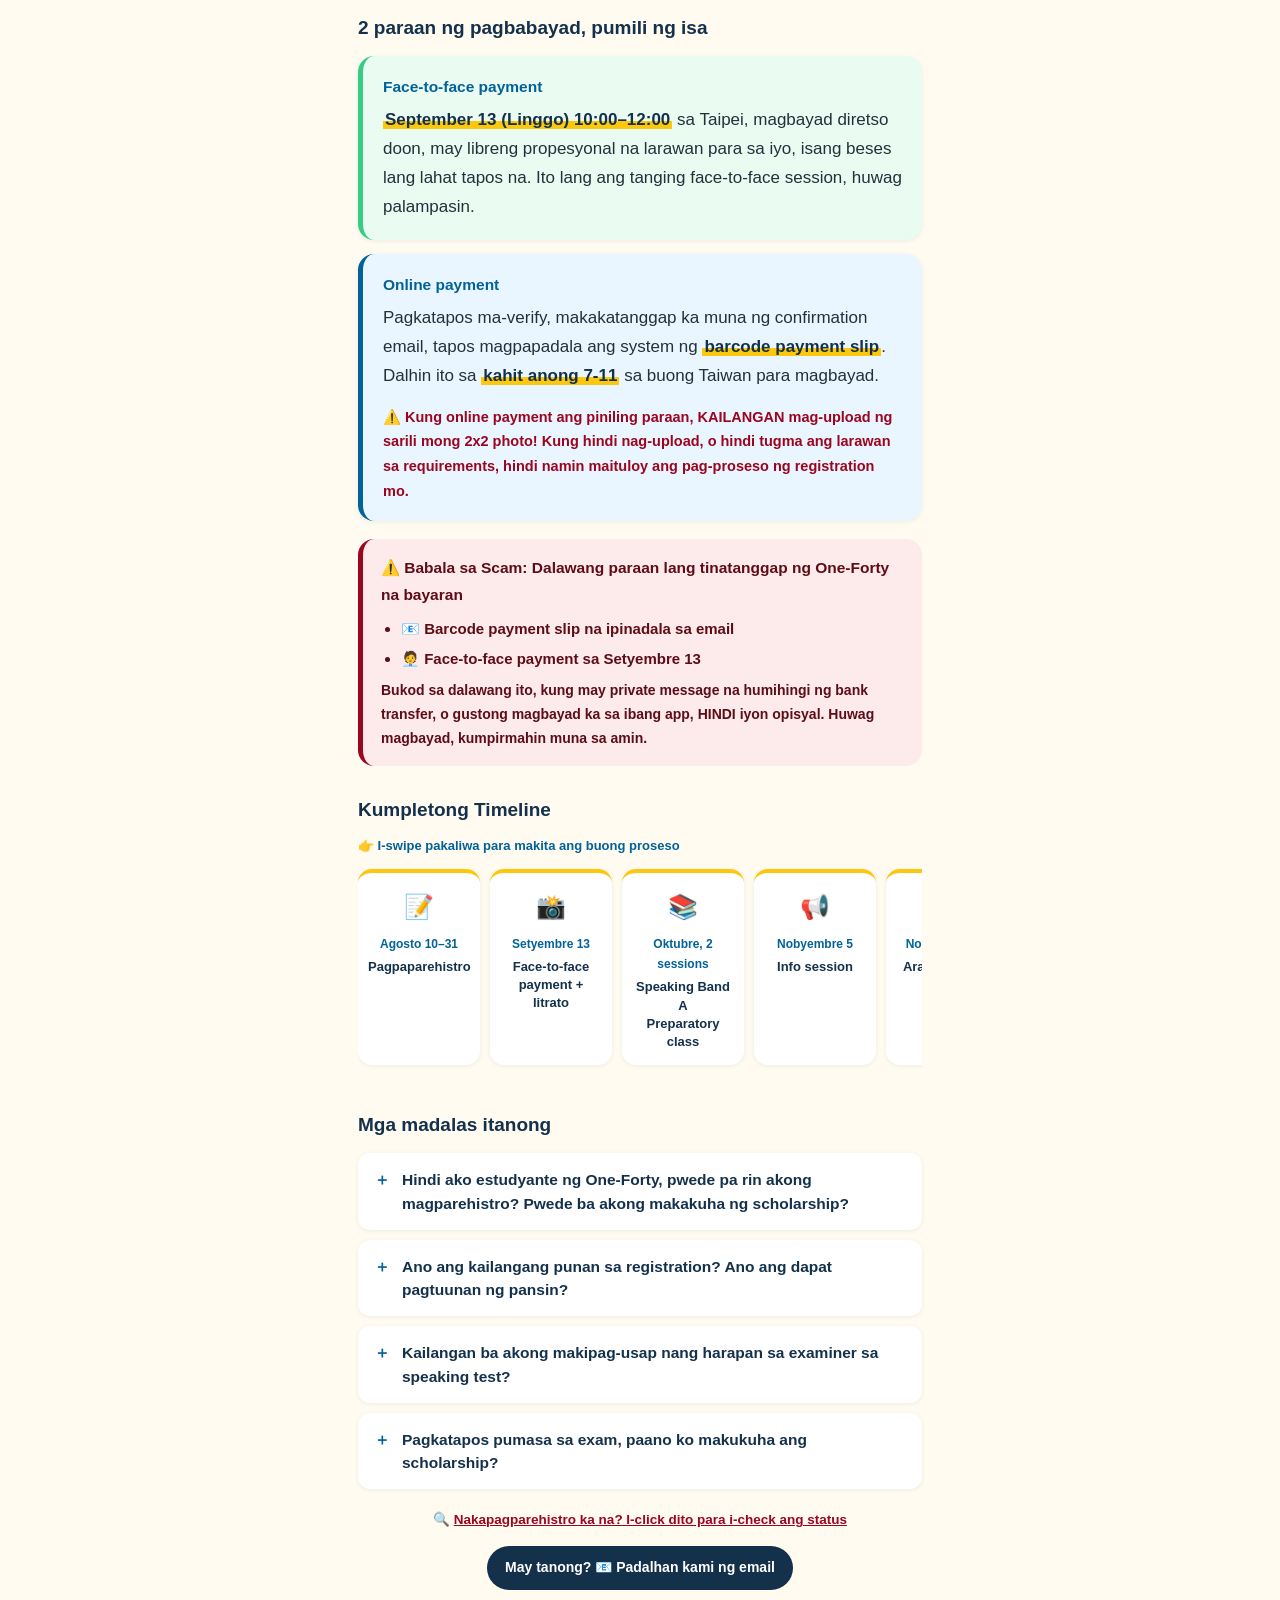
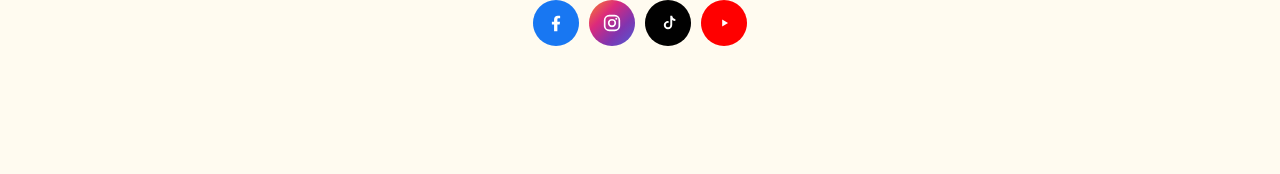
==== commit 6e5388bc: "Add files via upload" ====
--- a/index-fil.html
+++ b/index-fil.html
@@ -96,20 +96,20 @@
 <div class="callout">⏰ Paalala: Habang nagpaparehistro, i-check nang regular ang Email mo. Ipapadala doon ang resulta ng verification at abiso sa pagbabayad.</div>
 
 <h2>2 paraan ng pagbabayad, pumili ng isa</h2>
+<div class="card pay-onsite">
+<h3>Face-to-face payment</h3>
+<p><span class="hl">September 13 (Linggo) 10:00–12:00</span> sa Taipei, magbayad diretso doon, may libreng propesyonal na larawan para sa iyo, isang beses lang lahat tapos na. Ito lang ang tanging face-to-face session, huwag palampasin.</p>
+</div>
 <div class="card pay-online">
 <h3>Online payment</h3>
-<p>Pagkatapos ma-verify, makakatanggap ka muna ng confirmation email, tapos magpapadala ang system ng <span class="hl">ibon barcode slip</span>. Dalhin ito sa <span class="hl">kahit anong 7-11</span> sa buong Taiwan para magbayad.</p>
+<p>Pagkatapos ma-verify, makakatanggap ka muna ng confirmation email, tapos magpapadala ang system ng <span class="hl">barcode payment slip</span>. Dalhin ito sa <span class="hl">kahit anong 7-11</span> sa buong Taiwan para magbayad.</p>
 <p class="note">⚠️ Kung online payment ang piniling paraan, KAILANGAN mag-upload ng sarili mong 2x2 photo! Kung hindi nag-upload, o hindi tugma ang larawan sa requirements, hindi namin maituloy ang pag-proseso ng registration mo.</p>
-</div>
-<div class="card pay-onsite">
-<h3>Face-to-face payment</h3>
-<p><span class="hl">September 13 (Linggo) 11:00–13:00</span> sa Taipei, magbayad diretso doon, may libreng propesyonal na larawan para sa iyo, isang beses lang lahat tapos na. Ito lang ang tanging face-to-face session, huwag palampasin.</p>
 </div>
 
 
 <div class="warning">
 <p class="warning-title">⚠️ Babala sa Scam: Dalawang paraan lang tinatanggap ng One-Forty na bayaran</p>
-<ul><li>📧 Ibon barcode slip na ipinadala sa email</li>
+<ul><li>📧 Barcode payment slip na ipinadala sa email</li>
 <li>🧑‍💼 Face-to-face payment sa Setyembre 13</li></ul>
 <p class="warning-foot">Bukod sa dalawang ito, kung may private message na humihingi ng bank transfer, o gustong magbayad ka sa ibang app, HINDI iyon opisyal. Huwag magbayad, kumpirmahin muna sa amin.</p>
 </div>
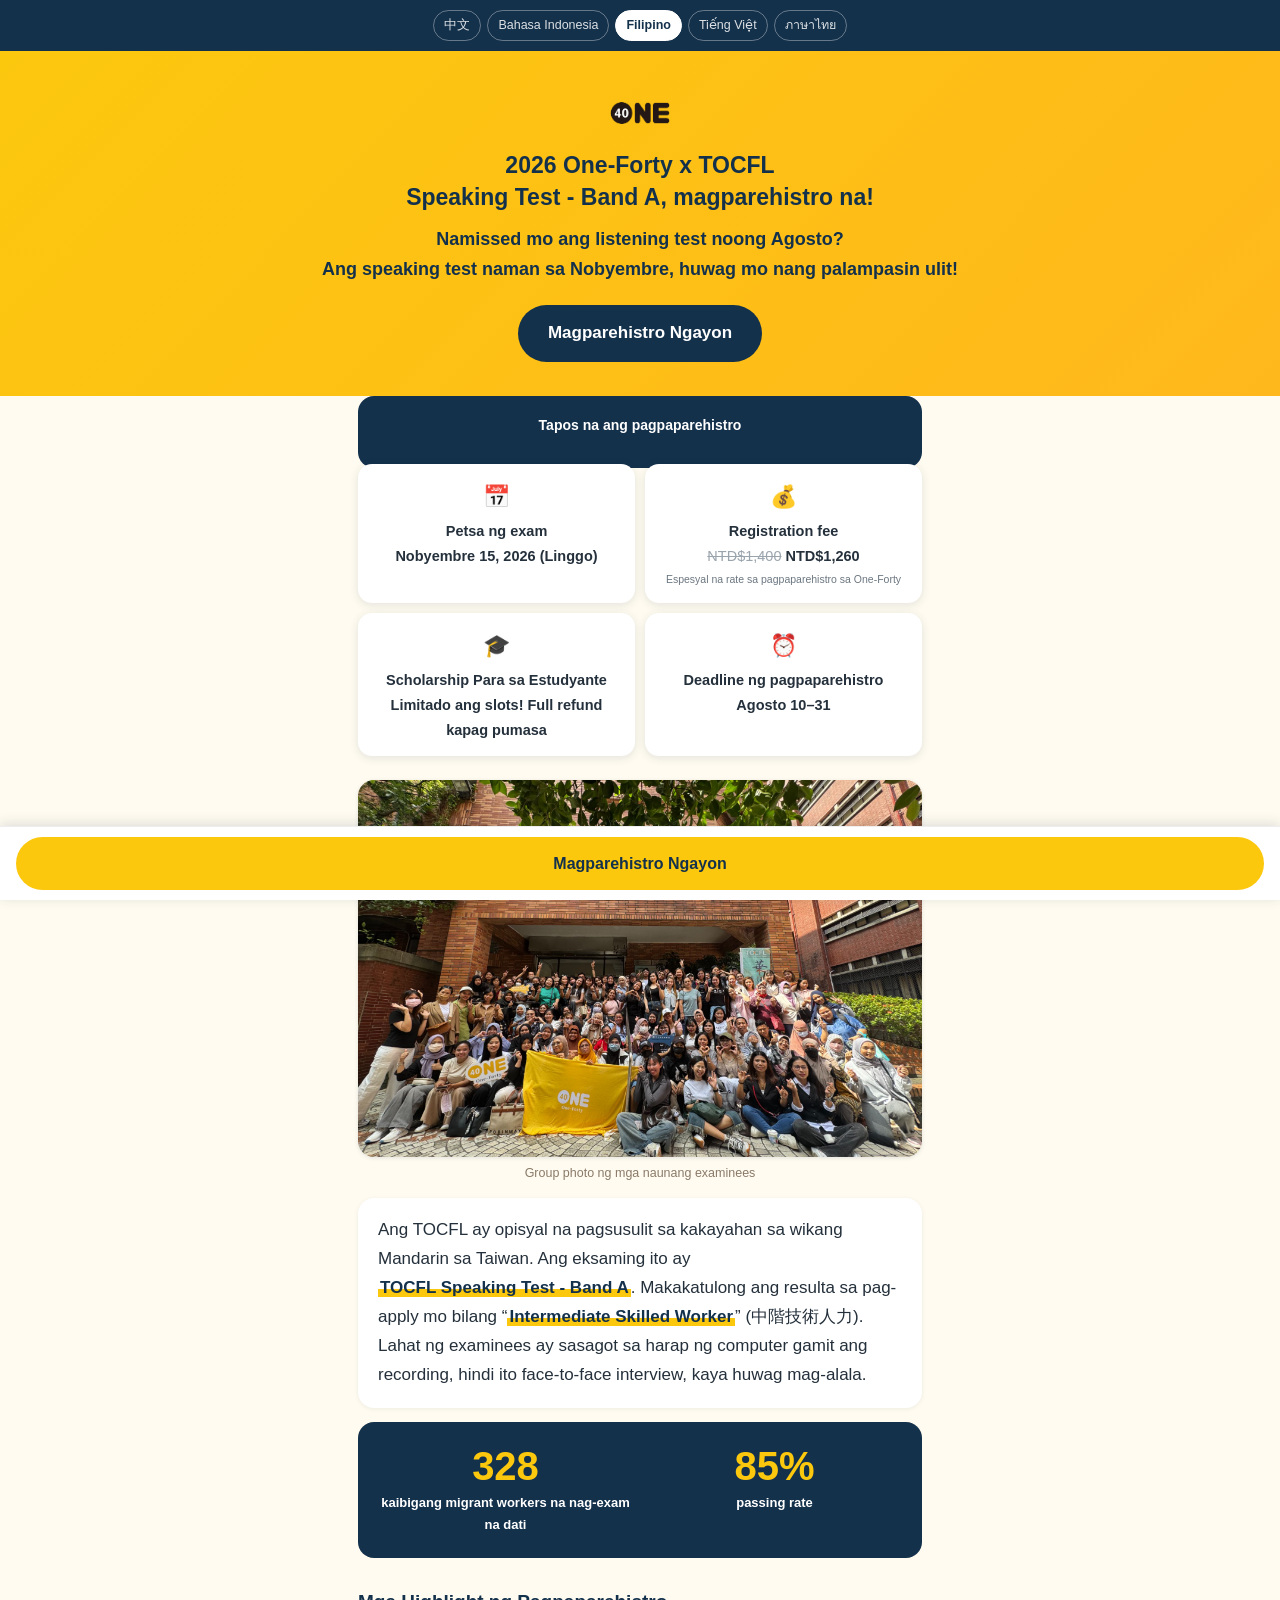
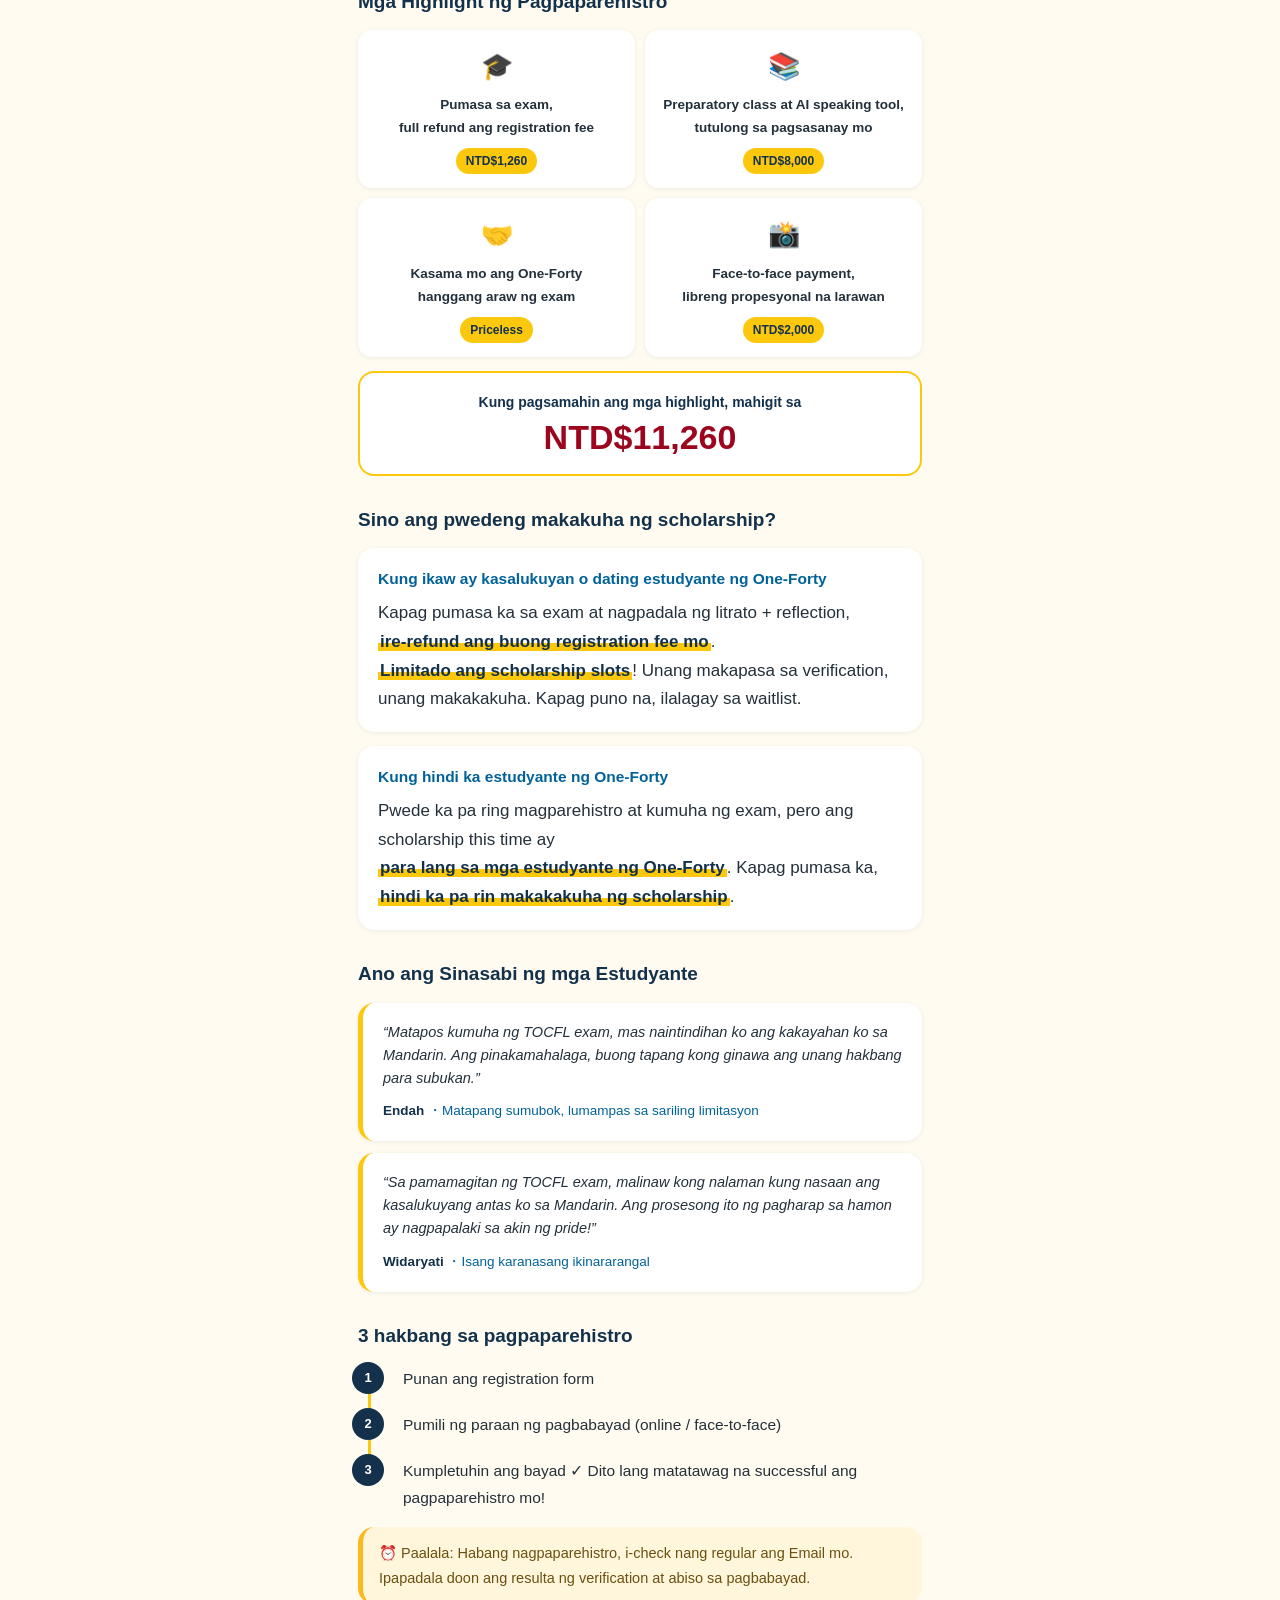
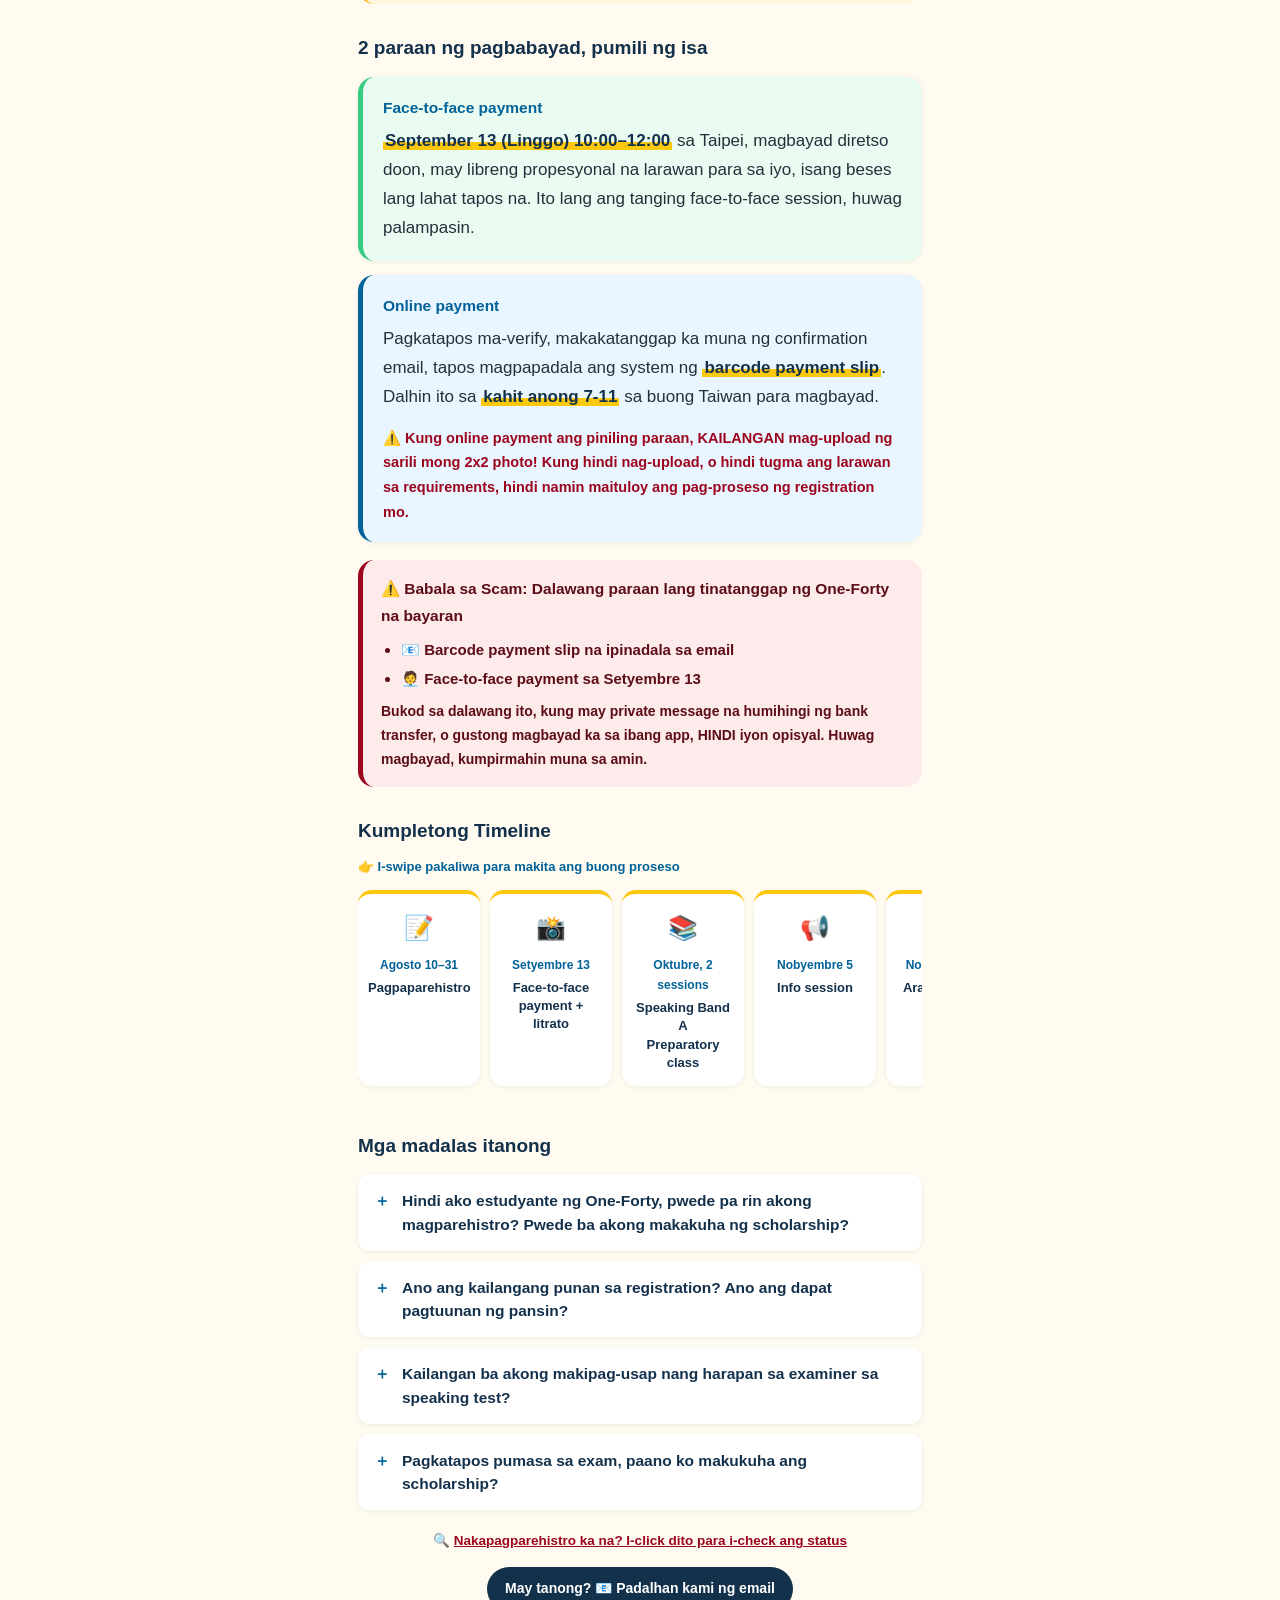
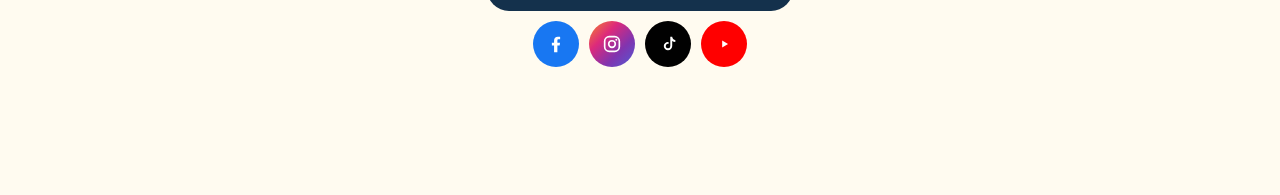
==== commit 2c5a2371: "Add files via upload" ====
--- a/index-fil.html
+++ b/index-fil.html
@@ -38,8 +38,8 @@
 
 <div class="stats">
   <div class="stat"><span class="emoji">📅</span>Petsa ng exam<br>Nobyembre 15, 2026 (Linggo)</div>
-  <div class="stat"><span class="emoji">💰</span>Registration fee<br><span class="old-price">NTD$1,400</span>NTD$1,260</div>
-  <div class="stat"><span class="emoji">🎓</span>Scholarship<br>Limitado ang slots! Full refund kapag pumasa</div>
+  <div class="stat"><span class="emoji">💰</span>Registration fee<br><span class="old-price">NTD$1,400</span>NTD$1,260<span class="sub">Espesyal na rate sa pagpaparehistro sa One-Forty</span></div>
+  <div class="stat"><span class="emoji">🎓</span>Scholarship Para sa Estudyante<br>Limitado ang slots! Full refund kapag pumasa</div>
   <div class="stat"><span class="emoji">⏰</span>Deadline ng pagpaparehistro<br>Agosto 10–31</div>
 </div>
 
@@ -60,14 +60,14 @@
 <div class="hl-grid">
 <div class="hl-card"><span class="hl-emoji">🎓</span><p>Pumasa sa exam,<br>full refund ang registration fee</p><span class="hl-value">NTD$1,260</span></div>
 <div class="hl-card"><span class="hl-emoji">📚</span><p>Preparatory class at AI speaking tool,<br>tutulong sa pagsasanay mo</p><span class="hl-value">NTD$8,000</span></div>
-<div class="hl-card"><span class="hl-emoji">🤝</span><p>Kasama mo ang One-Forty<br>hanggang araw ng exam</p></div>
-<div class="hl-card"><span class="hl-emoji">📸</span><p>Face-to-face payment,<br>libreng propesyonal na larawan</p><span class="hl-value">NTD$1,500</span></div>
+<div class="hl-card"><span class="hl-emoji">🤝</span><p>Kasama mo ang One-Forty<br>hanggang araw ng exam</p><span class="hl-value">Priceless</span></div>
+<div class="hl-card"><span class="hl-emoji">📸</span><p>Face-to-face payment,<br>libreng propesyonal na larawan</p><span class="hl-value">NTD$2,000</span></div>
 </div>
 
 
 <div class="hl-total">
   <span class="ht-label">Kung pagsamahin ang mga highlight, mahigit sa</span>
-  <span class="ht-number">NTD$10,760</span>
+  <span class="ht-number">NTD$11,260</span>
 </div>
 
 
--- a/style.css
+++ b/style.css
@@ -117,6 +117,7 @@
 }
 .stat .emoji { font-size: 22px; display: block; margin-bottom: 4px; }
 .stat .old-price { text-decoration: line-through; color: #9aa4ad; font-weight: 500; margin-right: 4px; }
+.stat .sub { display: block; font-size: 10.5px; font-weight: 500; color: #6b7680; margin-top: 3px; }
 
 h2 { font-size: 19px; color: var(--of-reflection); margin: 28px 0 12px; }
 p { margin: 0 0 14px; }
